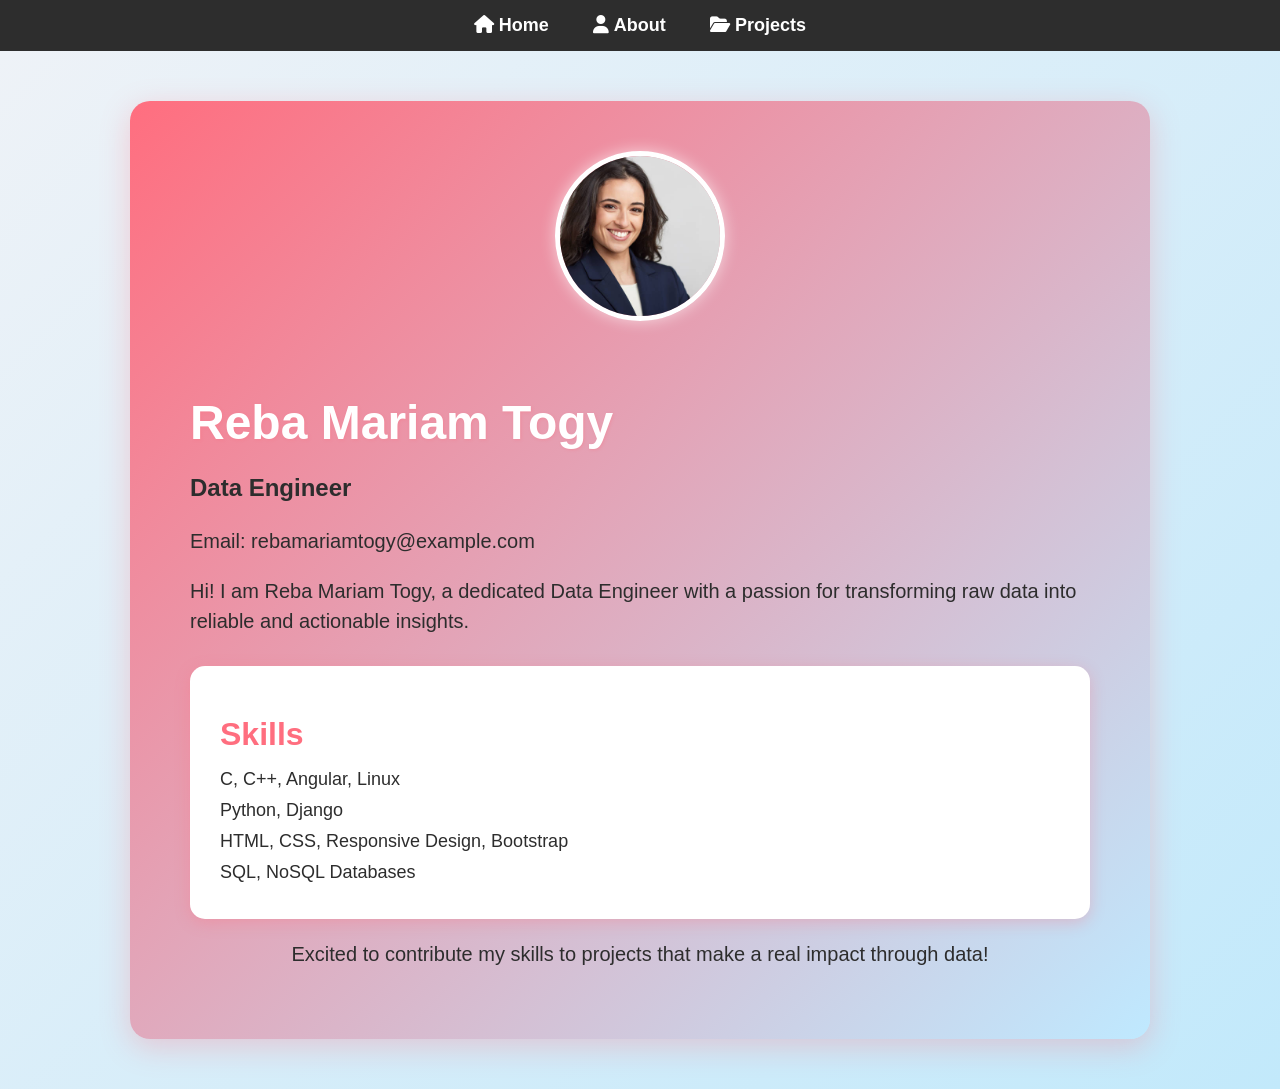
==== index.html @ bd6485a7 "first commit" ====
<!DOCTYPE html>
<html lang="en">
<head>
    <meta charset="UTF-8" />
    <meta name="viewport" content="width=device-width, initial-scale=1" />
    <title>Home - Reba Mariam Togy Portfolio</title>
    <link rel="stylesheet" href="style.css" />
    <link rel="stylesheet" href="https://cdnjs.cloudflare.com/ajax/libs/font-awesome/6.4.0/css/all.min.css" />
</head>
<body class="home">
    <nav>
        <a href="index.html"><i class="fas fa-home"></i> Home</a>
        <a href="about.html"><i class="fas fa-user"></i> About</a>
        <a href="projects.html"><i class="fas fa-folder-open"></i> Projects</a>

    </nav>

    <div class="container">
        <div class="profile-card">
            <img src="dp.jpg" alt="Profile Photo" class="profile-img" />
            <section class="intro-section">
                <h1>Reba Mariam Togy</h1>
                <p class="title">Data Engineer</p>
                <p>Email: rebamariamtogy@example.com</p>
                <p>Hi! I am Reba Mariam Togy, a dedicated Data Engineer with a passion for transforming raw data into reliable and actionable insights.</p>
            </section>
            <section class="skills-section">
                <h3>Skills</h3>
                <ul style="list-style-type:none; padding:0;">
                    <li>C, C++, Angular, Linux</li>
                    <li>Python, Django</li>
                    <li>HTML, CSS, Responsive Design, Bootstrap</li>
                    <li>SQL, NoSQL Databases</li>
                </ul>
            </section>
            <p>Excited to contribute my skills to projects that make a real impact through data!</p>
        </div>
    </div>
</body>
</html>
---- style.css ----
body {
    font-family: 'Segoe UI', Tahoma, Geneva, Verdana, sans-serif;
    margin: 0;
    padding: 0;
    background-color: #f0f2f5;
    color: #2d2d2d;
}

nav {
    background-color:#2d2d2d ;
    padding: 15px;
    text-align: center;
    box-shadow: 0 2px 4px rgba(0,0,0,0.1);
}

nav a {
    color : #ffffff;
    text-decoration: none;
    margin: 0 20px;
    font-size: 18px;
    font-weight: 600;
    transition: color 0.3s ease;
}

nav a:hover {
    color:#ff6e7f ;
    text-decoration: none;
}

.container {
    display: flex;
    justify-content: center;
    align-items: center;
    padding: 50px 20px;
    flex-direction: column;
    min-height: 80vh;
    transition: background-color 0.5s ease;
}

body.home .container,
body.about .container,
body.projects .container {
    background: linear-gradient(135deg, #ff6e7f 0%, #bfe9ff 100%);
}



.profile-card, .content-box {
    background: #ffffff;
    padding: 40px;
    border-radius: 12px;
    text-align: center;
    width: 90%;
    max-width: 900px;
    box-shadow: 0 4px 15px rgba(255, 110, 127, 0.3);
    transition: transform 0.3s ease;
    color: #ff6e7f;
}

body.home .profile-card,
body.about .profile-card,
body.projects .profile-card {
    background: linear-gradient(135deg, #ff6e7f 0%, #bfe9ff 100%);
    color: #2d2d2d;
    box-shadow: 0 8px 30px rgba(255, 110, 127, 0.3);
    padding: 50px 60px;
    border-radius: 20px;
}

.profile-card:hover, .content-box:hover {
    transform: translateY(-10px);
    box-shadow: 0 8px 25px rgba(255, 110, 127, 0.3);
}

body.home .profile-card h1 {
    color: #ffffff;
}
body.home .profile-card p,
body.home .profile-card ul li {
    color: #2d2d2d;
}

body.home .profile-card h3 {
   color:  #ff6e7f;
}

body.home .profile-card ul {
    padding-left: 0;
    list-style-type: none;
}

body.home .profile-card ul li {
    font-size: 18px;
    margin-bottom: 10px;
}

body.home .profile-card p {
    font-size: 20px;
    line-height: 1.5;
    margin-top: 20px;
}

body.home .profile-card h3 {
    margin-top: 30px;
    margin-bottom: 15px;
}

body.home .profile-card .title {
    font-size: 24px;
    font-weight: 700;
    margin-bottom: 10px;
    color: #2d2d2d;
}

body.home .profile-card .profile-img {
    border: 5px solid #fff;
    width: 160px;
    height: 160px;
    margin-bottom: 30px;
    box-shadow: 0 0 15px rgba(255, 255, 255, 0.6);
    transition: transform 0.3s ease;
}

body.home .profile-card .profile-img:hover {
    transform: scale(1.1);
}

.profile-img {
    width: 140px;
    height: 140px;
    border-radius: 50%;
    object-fit: cover;
    margin-bottom: 25px;
    border: 4px solid #ff6e7f;
}

.title {
    color: #2d2d2d;
    font-size: 22px;
    font-weight: 700;
    margin-bottom: 10px;
}
.container {
    transition: background-color 0.5s ease;
}

body.home .container {
    background: linear-gradient(135deg, #eef2f7 0%, #c2e9fb 100%);
}

body.about .container {
    background: linear-gradient(135deg, #eef2f7 0%, #c2e9fb 100%);
}

body.projects .container {
    background: linear-gradient(135deg, #eef2f7 0%, #c2e9fb 100%);
}




h1  {
    font-family: 'Segoe UI', Tahoma, Geneva, Verdana, sans-serif;
    color: #ffffff;
    margin-bottom: 20px;
}

h3  {
    font-family: 'Segoe UI', Tahoma, Geneva, Verdana, sans-serif;
    color: #2d2d2d;
    margin-bottom: 20px;
}

ul li {
    margin-bottom: 10px;
    font-size: 18px;
    cursor: default;
    transition: color 0.3s ease;
    color: #2d2d2d;
}

ul li:hover {
    color: #ff6e7f;
}

p {
    font-size: 18px;
    line-height: 1.6;
    margin-bottom: 20px;
    color: #2d2d2d;
}

.intro-section {
    margin-bottom: 30px;
    text-align: left;
    color: #2d2d2d;
}

.intro-section h1 {
    font-size: 3rem;
    font-weight: 900;
    margin-bottom: 10px;
    color: #ffffff;
    text-shadow: 1px 1px 3px rgba(255, 110, 127, 0.3);
}

.intro-section .title {
    font-size: 1.5rem;
    font-weight: 700;
    color: #2d2d2d;
    margin-bottom: 15px;
}

.intro-section p {
    font-size: 1.2rem;
    line-height: 1.6;
    color: #2d2d2d;
}

.skills-section {
    background: #ffffff;
    padding: 20px 30px;
    border-radius: 15px;
    box-shadow: 0 4px 15px rgba(255, 110, 127, 0.3);
    text-align: left;
    color: #2d2d2d;
}

.skills-section h3 {
    font-size: 2rem;
    color: #ff6e7f;
    margin-bottom: 20px;
    font-weight: 800;
}

.skills-section ul {
    list-style-type: disc;
    padding-left: 20px;
}

.skills-section ul li {
    font-size: 1.1rem;
    margin-bottom: 10px;
    color: #2d2d2d;
}
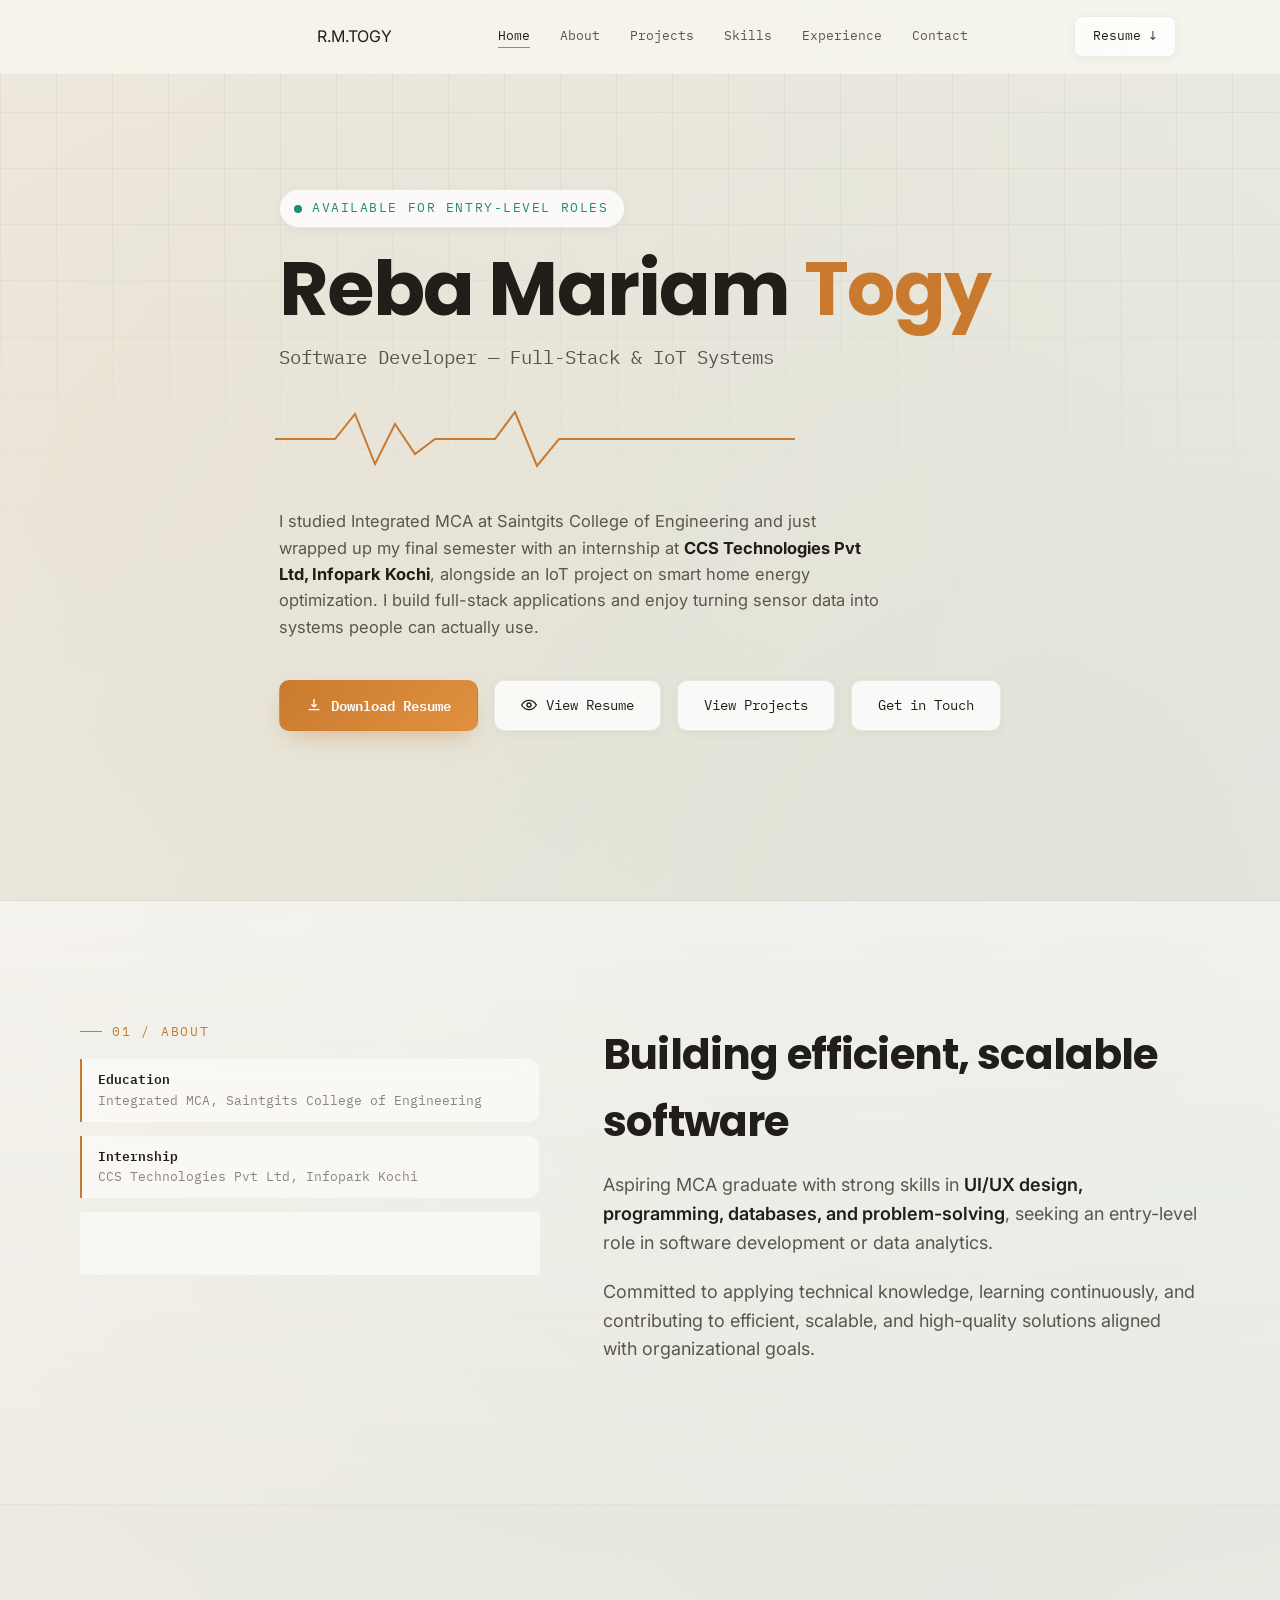
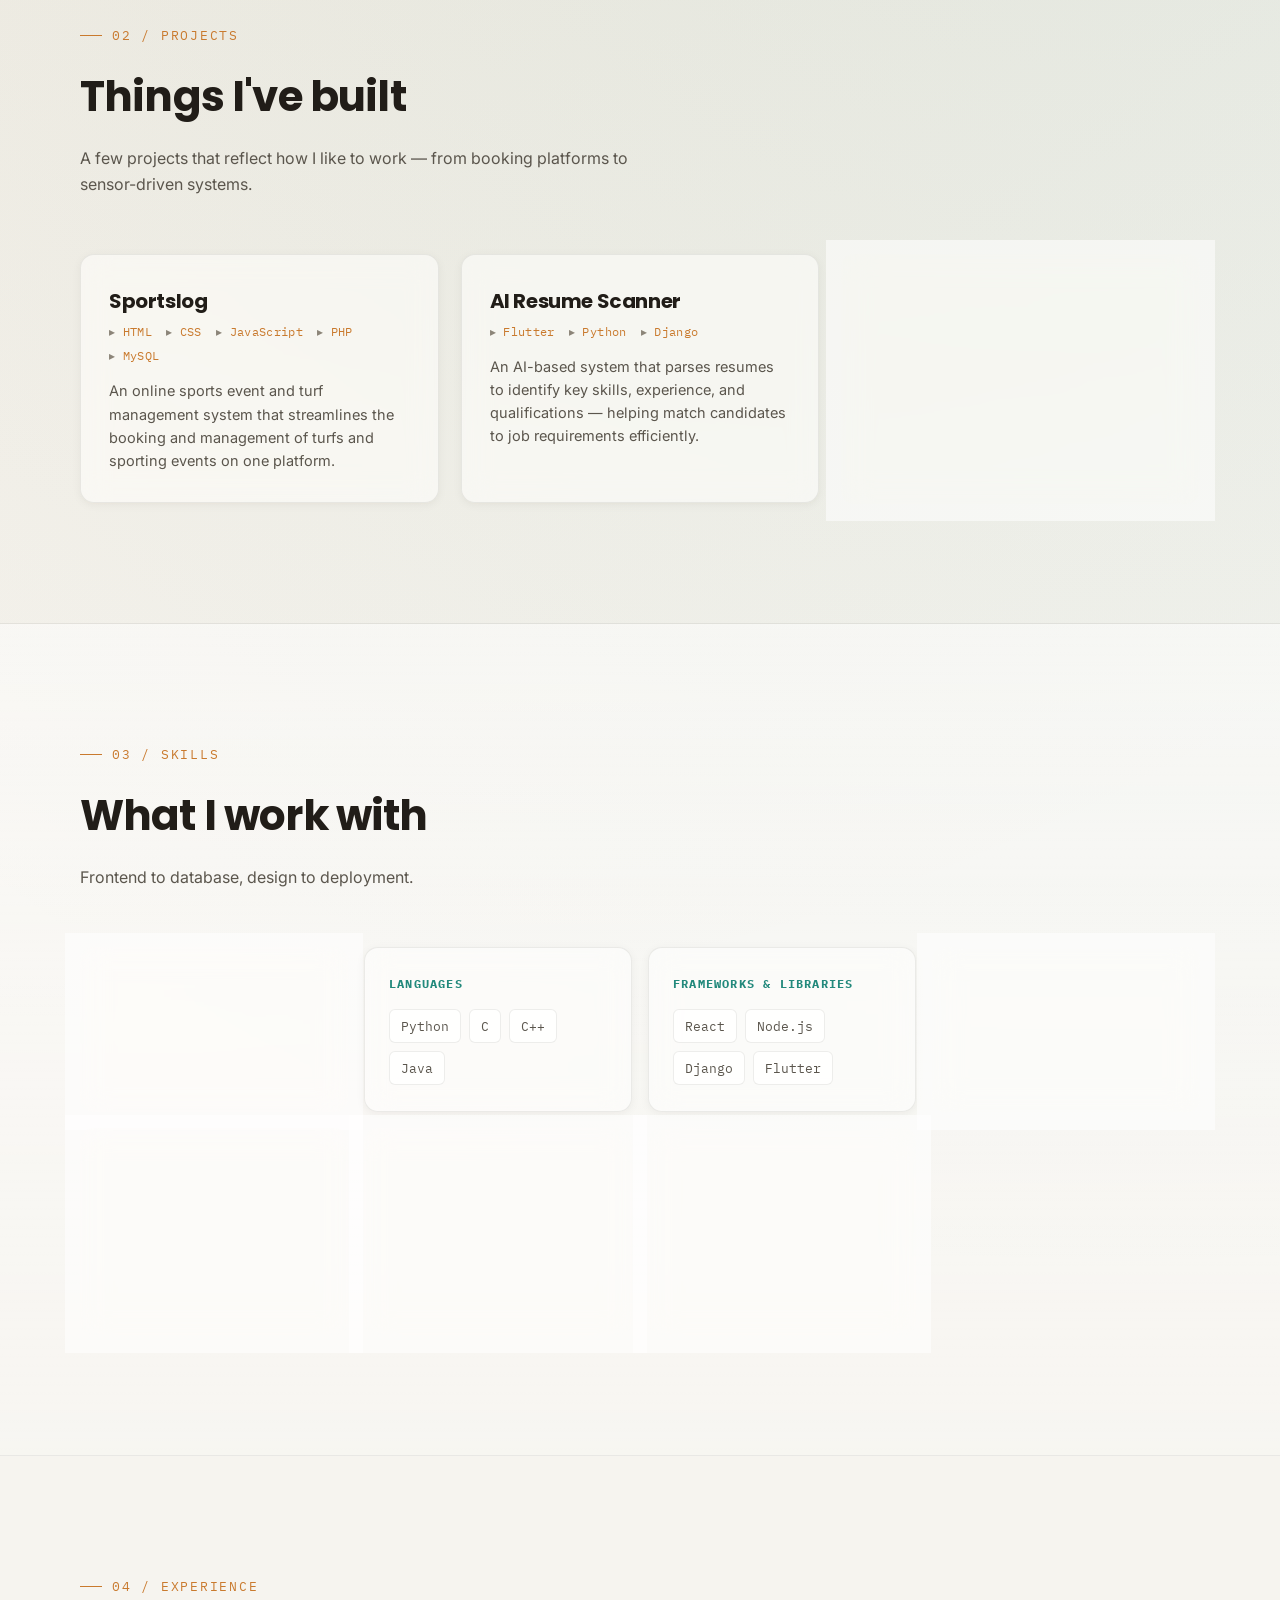
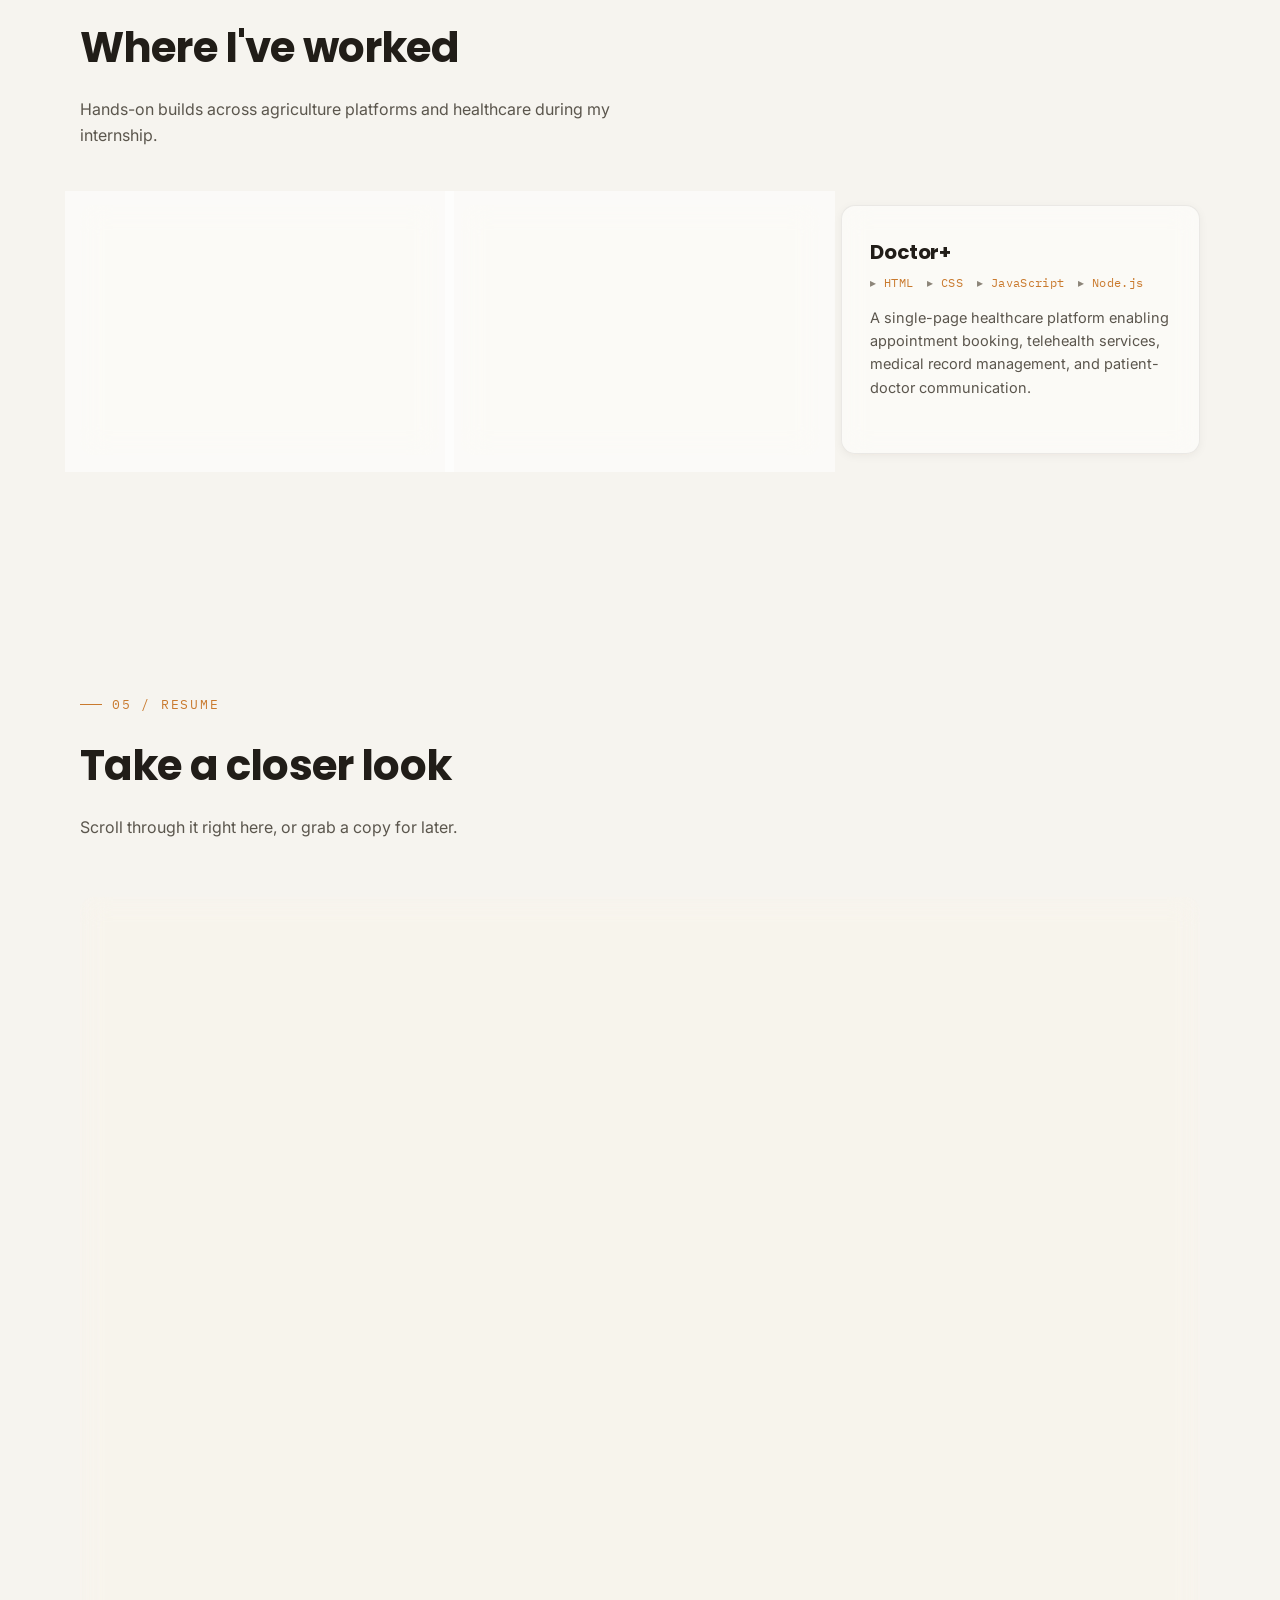
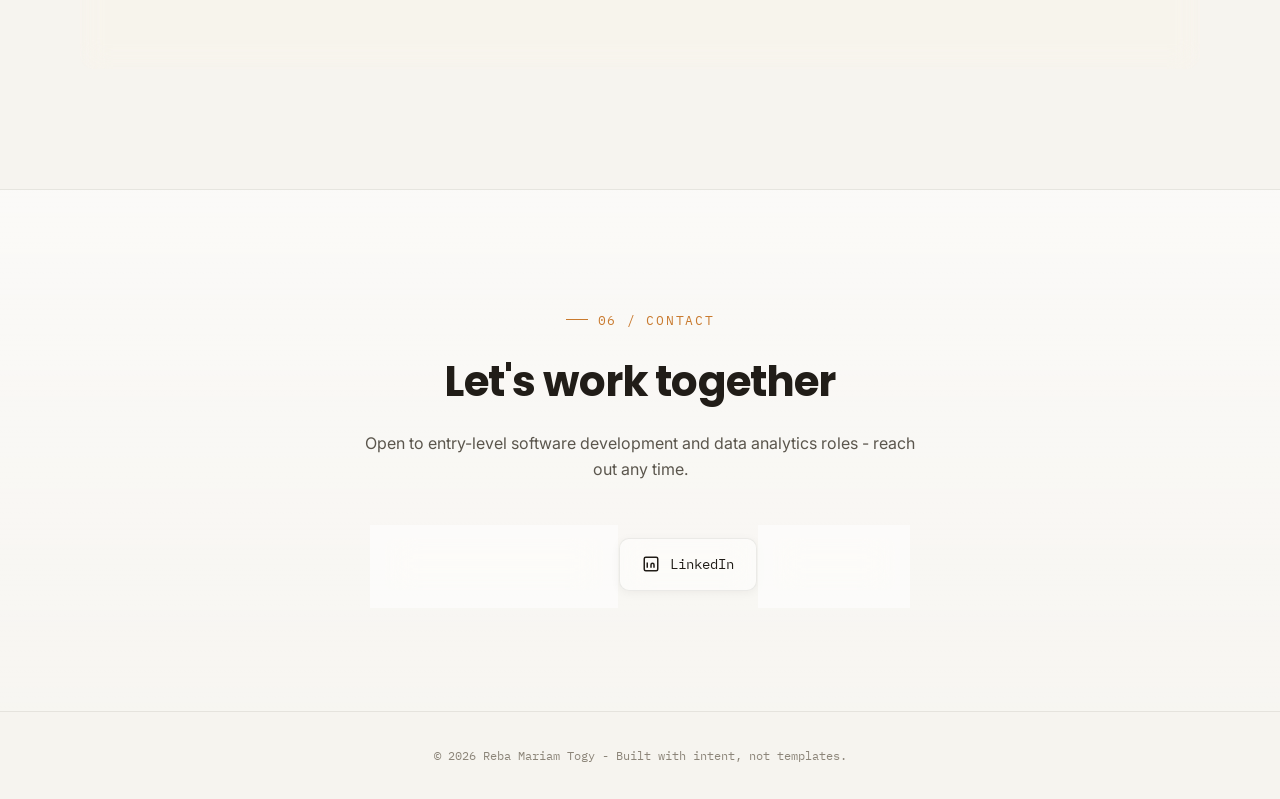
==== commit 57cfff47: "first commit" ====
--- a/index.html
+++ b/index.html
@@ -1,40 +1,1359 @@
-<!DOCTYPE html>
+<!doctype html>
 <html lang="en">
-<head>
+  <head>
     <meta charset="UTF-8" />
-    <meta name="viewport" content="width=device-width, initial-scale=1" />
-    <title>Home - Reba Mariam Togy Portfolio</title>
-    <link rel="stylesheet" href="style.css" />
-    <link rel="stylesheet" href="https://cdnjs.cloudflare.com/ajax/libs/font-awesome/6.4.0/css/all.min.css" />
-</head>
-<body class="home">
-    <nav>
-        <a href="index.html"><i class="fas fa-home"></i> Home</a>
-        <a href="about.html"><i class="fas fa-user"></i> About</a>
-        <a href="projects.html"><i class="fas fa-folder-open"></i> Projects</a>
-
-    </nav>
-
-    <div class="container">
-        <div class="profile-card">
-            <img src="dp.jpg" alt="Profile Photo" class="profile-img" />
-            <section class="intro-section">
-                <h1>Reba Mariam Togy</h1>
-                <p class="title">Data Engineer</p>
-                <p>Email: rebamariamtogy@example.com</p>
-                <p>Hi! I am Reba Mariam Togy, a dedicated Data Engineer with a passion for transforming raw data into reliable and actionable insights.</p>
-            </section>
-            <section class="skills-section">
-                <h3>Skills</h3>
-                <ul style="list-style-type:none; padding:0;">
-                    <li>C, C++, Angular, Linux</li>
-                    <li>Python, Django</li>
-                    <li>HTML, CSS, Responsive Design, Bootstrap</li>
-                    <li>SQL, NoSQL Databases</li>
-                </ul>
-            </section>
-            <p>Excited to contribute my skills to projects that make a real impact through data!</p>
+    <meta name="viewport" content="width=device-width, initial-scale=1.0" />
+    <title>Reba Mariam Togy - Software Developer</title>
+    <meta
+      name="description"
+      content="Portfolio of Reba Mariam Togy, software developer specializing in full-stack development and IoT-based systems."
+    />
+    <link rel="preconnect" href="https://fonts.googleapis.com" />
+    <link rel="preconnect" href="https://fonts.gstatic.com" crossorigin />
+    <link
+      href="https://fonts.googleapis.com/css2?family=Poppins:wght@400;500;600;700;800&family=Inter:wght@400;500;600&family=IBM+Plex+Mono:wght@400;500;600&display=swap"
+      rel="stylesheet"
+    />
+    <style>
+      :root {
+        --bg: #f6f4ef;
+        --bg-soft: #fbfaf7;
+        --surface: rgba(255, 255, 255, 0.55);
+        --surface-2: rgba(255, 255, 255, 0.78);
+        --glass-border: rgba(31, 27, 22, 0.08);
+        --line: rgba(31, 27, 22, 0.1);
+        --text: #211d18;
+        --text-dim: #5b564d;
+        --text-faint: #8c8579;
+        --copper: #c97a2e;
+        --copper-hi: #e0913f;
+        --teal: #22897c;
+        --radius: 14px;
+        --max: 1120px;
+        --display: "Poppins", sans-serif;
+        --body: "Inter", sans-serif;
+        --mono: "IBM Plex Mono", monospace;
+        --shadow-sm: 0 2px 10px rgba(31, 27, 22, 0.05);
+        --shadow-md: 0 12px 32px -12px rgba(31, 27, 22, 0.16);
+        --shadow-lg: 0 24px 60px -20px rgba(31, 27, 22, 0.22);
+      }
+      * {
+        margin: 0;
+        padding: 0;
+        box-sizing: border-box;
+      }
+      html {
+        scroll-behavior: smooth;
+      }
+      @media (prefers-reduced-motion: reduce) {
+        html {
+          scroll-behavior: auto;
+        }
+        * {
+          animation-duration: 0.01ms !important;
+          animation-iteration-count: 1 !important;
+          transition-duration: 0.01ms !important;
+        }
+      }
+      body {
+        background:
+          radial-gradient(
+            circle at 12% 8%,
+            rgba(201, 122, 46, 0.1),
+            transparent 42%
+          ),
+          radial-gradient(
+            circle at 88% 18%,
+            rgba(34, 137, 124, 0.1),
+            transparent 40%
+          ),
+          var(--bg);
+        color: var(--text);
+        font-family: var(--body);
+        line-height: 1.6;
+        -webkit-font-smoothing: antialiased;
+        overflow-x: hidden;
+        scroll-padding-top: 90px;
+      }
+      a {
+        color: inherit;
+        text-decoration: none;
+      }
+      img {
+        max-width: 100%;
+        display: block;
+      }
+      section {
+        padding: 120px 24px;
+        scroll-margin-top: 88px;
+      }
+      .wrap {
+        max-width: var(--max);
+        margin: 0 auto;
+      }
+      .eyebrow {
+        font-family: var(--mono);
+        font-size: 12.5px;
+        letter-spacing: 0.14em;
+        text-transform: uppercase;
+        color: var(--copper);
+        display: flex;
+        align-items: center;
+        gap: 10px;
+        margin-bottom: 18px;
+      }
+      .eyebrow::before {
+        content: "";
+        width: 22px;
+        height: 1px;
+        background: var(--copper);
+        display: inline-block;
+      }
+      h1,
+      h2,
+      h3 {
+        font-family: var(--display);
+        font-weight: 700;
+        letter-spacing: -0.02em;
+      }
+      .section-title {
+        font-size: clamp(28px, 3.6vw, 42px);
+        margin-bottom: 16px;
+        color: var(--text);
+      }
+      .section-sub {
+        color: var(--text-dim);
+        font-size: 16px;
+        max-width: 560px;
+        margin-bottom: 56px;
+      }
+      ::selection {
+        background: var(--copper);
+        color: #fff;
+      }
+
+      /* focus visibility */
+      a:focus-visible,
+      button:focus-visible {
+        outline: 2px solid var(--teal);
+        outline-offset: 3px;
+        border-radius: 4px;
+      }
+
+      /* ---------- NAV ---------- */
+      header {
+        position: fixed;
+        top: 0;
+        left: 0;
+        right: 0;
+        z-index: 100;
+        background: rgba(251, 250, 247, 0.62);
+        backdrop-filter: blur(16px) saturate(160%);
+        -webkit-backdrop-filter: blur(16px) saturate(160%);
+        border-bottom: 1px solid transparent;
+        transition:
+          border-color 0.3s ease,
+          background 0.3s ease,
+          box-shadow 0.3s ease;
+      }
+      header.scrolled {
+        border-bottom-color: var(--glass-border);
+        box-shadow: var(--shadow-sm);
+      }
+      nav.wrap {
+        display: flex;
+        align-items: center;
+        justify-content: space-between;
+        padding-top: 16px;
+        padding-bottom: 16px;
+        max-width: var(--max);
+        margin: 0 auto;
+        padding-left: 24px;
+        padding-right: 24px;
+      }
+      .logo {
+        font-family: var(--mono);
+        font-size: 15px;
+        font-weight: 600;
+        color: var(--text);
+        display: flex;
+        align-items: center;
+        gap: 8px;
+        cursor: pointer;
+        background: none;
+        border: none;
+      }
+      .logo .dot {
+        width: 7px;
+        height: 7px;
+        border-radius: 50%;
+        background: var(--copper);
+        box-shadow: 0 0 8px 1px rgba(201, 122, 46, 0.55);
+      }
+      .nav-links {
+        display: flex;
+        gap: 30px;
+        list-style: none;
+        font-family: var(--mono);
+        font-size: 13px;
+      }
+      .nav-links a {
+        color: var(--text-dim);
+        position: relative;
+        padding-bottom: 4px;
+        transition: color 0.2s ease;
+        background: none;
+        border: none;
+        font-family: var(--mono);
+        font-size: 13px;
+        cursor: pointer;
+      }
+      .nav-links a::after {
+        content: "";
+        position: absolute;
+        left: 0;
+        bottom: 0;
+        width: 0;
+        height: 1px;
+        background: var(--copper);
+        transition: width 0.25s ease;
+      }
+      .nav-links a:hover,
+      .nav-links a.active {
+        color: var(--text);
+      }
+      .nav-links a:hover::after,
+      .nav-links a.active::after {
+        width: 100%;
+      }
+      .nav-cta {
+        font-family: var(--mono);
+        font-size: 13px;
+        border: 1px solid var(--glass-border);
+        background: var(--surface-2);
+        padding: 9px 18px;
+        border-radius: 8px;
+        color: var(--text);
+        transition:
+          border-color 0.2s ease,
+          background 0.2s ease,
+          transform 0.2s ease,
+          box-shadow 0.2s ease;
+        box-shadow: var(--shadow-sm);
+      }
+      .nav-cta:hover {
+        border-color: var(--copper);
+        color: var(--copper);
+        transform: translateY(-1px);
+        box-shadow: var(--shadow-md);
+      }
+      .menu-btn {
+        display: none;
+        background: none;
+        border: none;
+        cursor: pointer;
+        flex-direction: column;
+        gap: 5px;
+        padding: 6px;
+      }
+      .menu-btn span {
+        width: 22px;
+        height: 1.5px;
+        background: var(--text);
+        display: block;
+      }
+      .mobile-panel {
+        display: none;
+        position: fixed;
+        top: 64px;
+        left: 16px;
+        right: 16px;
+        background: rgba(251, 250, 247, 0.85);
+        backdrop-filter: blur(18px) saturate(160%);
+        -webkit-backdrop-filter: blur(18px) saturate(160%);
+        border: 1px solid var(--glass-border);
+        border-radius: 16px;
+        flex-direction: column;
+        padding: 18px 22px 22px;
+        gap: 16px;
+        font-family: var(--mono);
+        font-size: 14px;
+        z-index: 99;
+        box-shadow: var(--shadow-lg);
+      }
+      .mobile-panel.open {
+        display: flex;
+      }
+      .mobile-panel a,
+      .mobile-panel button {
+        color: var(--text-dim);
+        background: none;
+        border: none;
+        text-align: left;
+        font-family: var(--mono);
+        font-size: 14px;
+        cursor: pointer;
+        padding: 2px 0;
+      }
+      .mobile-panel a:hover,
+      .mobile-panel button:hover {
+        color: var(--copper);
+      }
+
+      @media (max-width: 860px) {
+        .nav-links,
+        .nav-cta {
+          display: none;
+        }
+        .menu-btn {
+          display: flex;
+        }
+      }
+
+      /* ---------- HERO ---------- */
+      .hero {
+        min-height: 100vh;
+        display: flex;
+        align-items: center;
+        padding-top: 140px;
+        position: relative;
+      }
+      .hero-grid {
+        position: absolute;
+        inset: 0;
+        background-image:
+          linear-gradient(var(--line) 1px, transparent 1px),
+          linear-gradient(90deg, var(--line) 1px, transparent 1px);
+        background-size: 56px 56px;
+        opacity: 0.5;
+        mask-image: linear-gradient(to bottom, black, transparent 70%);
+        pointer-events: none;
+      }
+      .hero .wrap {
+        position: relative;
+        z-index: 1;
+      }
+      .hero-eyebrow {
+        font-family: var(--mono);
+        font-size: 13px;
+        letter-spacing: 0.12em;
+        color: var(--teal);
+        text-transform: uppercase;
+        margin-bottom: 22px;
+        display: flex;
+        align-items: center;
+        gap: 10px;
+        background: var(--surface-2);
+        border: 1px solid var(--glass-border);
+        width: fit-content;
+        padding: 8px 16px 8px 14px;
+        border-radius: 999px;
+        box-shadow: var(--shadow-sm);
+      }
+      .pulse-dot {
+        width: 8px;
+        height: 8px;
+        border-radius: 50%;
+        background: var(--teal);
+        box-shadow: 0 0 0 0 rgba(34, 137, 124, 0.6);
+        animation: pulse 2.2s infinite;
+      }
+      @keyframes pulse {
+        0% {
+          box-shadow: 0 0 0 0 rgba(34, 137, 124, 0.55);
+        }
+        70% {
+          box-shadow: 0 0 0 9px rgba(34, 137, 124, 0);
+        }
+        100% {
+          box-shadow: 0 0 0 0 rgba(34, 137, 124, 0);
+        }
+      }
+      .hero h1 {
+        font-size: clamp(40px, 7vw, 76px);
+        line-height: 1.02;
+        margin-bottom: 14px;
+      }
+      .hero h1 .last {
+        color: var(--copper);
+      }
+      .hero .role {
+        font-family: var(--mono);
+        font-size: clamp(15px, 2vw, 19px);
+        color: var(--text-dim);
+        margin-bottom: 32px;
+      }
+      .waveform {
+        display: block;
+        margin: 6px 0 34px -4px;
+        width: min(520px, 90%);
+        height: auto;
+      }
+      .waveform path {
+        fill: none;
+        stroke: var(--copper);
+        stroke-width: 2;
+        stroke-linecap: round;
+        stroke-dasharray: 900;
+        stroke-dashoffset: 900;
+        animation: draw 2.4s ease forwards 0.3s;
+      }
+      @keyframes draw {
+        to {
+          stroke-dashoffset: 0;
+        }
+      }
+      .hero-intro {
+        max-width: 600px;
+        color: var(--text-dim);
+        font-size: 16.5px;
+        margin-bottom: 40px;
+      }
+      .hero-actions {
+        display: flex;
+        gap: 16px;
+        flex-wrap: wrap;
+      }
+      .btn {
+        font-family: var(--mono);
+        font-size: 14px;
+        padding: 13px 26px;
+        border-radius: 10px;
+        display: inline-flex;
+        align-items: center;
+        gap: 9px;
+        transition:
+          transform 0.18s ease,
+          background 0.2s ease,
+          border-color 0.2s ease,
+          box-shadow 0.2s ease,
+          color 0.2s ease;
+        cursor: pointer;
+        border: 1px solid transparent;
+      }
+      .btn-primary {
+        background: linear-gradient(135deg, var(--copper), var(--copper-hi));
+        color: #fff;
+        font-weight: 600;
+        box-shadow: 0 10px 26px -10px rgba(201, 122, 46, 0.55);
+      }
+      .btn-primary:hover {
+        transform: translateY(-2px) scale(1.03);
+        box-shadow: 0 16px 34px -10px rgba(201, 122, 46, 0.65);
+      }
+      .btn-ghost {
+        border: 1px solid var(--glass-border);
+        background: var(--surface-2);
+        color: var(--text);
+        box-shadow: var(--shadow-sm);
+      }
+      .btn-ghost:hover {
+        border-color: var(--teal);
+        color: var(--teal);
+        transform: translateY(-2px);
+        box-shadow: var(--shadow-md);
+      }
+      .btn svg {
+        width: 16px;
+        height: 16px;
+      }
+
+      .btn-resume {
+        position: relative;
+      }
+      .btn-primary.btn-resume:hover {
+        transform: translateY(-2px) scale(1.045);
+        box-shadow:
+          0 18px 38px -10px rgba(201, 122, 46, 0.6),
+          0 0 0 3px rgba(201, 122, 46, 0.15);
+      }
+      .btn-ghost.btn-resume:hover {
+        transform: translateY(-2px) scale(1.045);
+        box-shadow:
+          0 16px 32px -12px rgba(34, 137, 124, 0.4),
+          0 0 0 3px rgba(34, 137, 124, 0.12);
+      }
+      @media (max-width: 480px) {
+        .hero-actions {
+          flex-direction: column;
+          align-items: stretch;
+        }
+        .hero-actions .btn {
+          justify-content: center;
+          width: 100%;
+        }
+      }
+
+      /* ---------- REVEAL ---------- */
+      .reveal {
+        opacity: 0;
+        transform: translateY(22px);
+        transition:
+          opacity 0.7s ease,
+          transform 0.7s ease;
+      }
+      .reveal.in {
+        opacity: 1;
+        transform: translateY(0);
+      }
+
+      /* ---------- ABOUT ---------- */
+      #about {
+        background: linear-gradient(
+          180deg,
+          rgba(255, 255, 255, 0.5),
+          rgba(255, 255, 255, 0.15)
+        );
+        border-top: 1px solid var(--glass-border);
+        border-bottom: 1px solid var(--glass-border);
+      }
+      .about-grid {
+        display: grid;
+        grid-template-columns: 1fr 1.3fr;
+        gap: 64px;
+        align-items: start;
+      }
+      .about-fact {
+        font-family: var(--mono);
+        font-size: 13px;
+        color: var(--text-faint);
+        border-left: 2px solid var(--copper);
+        padding: 10px 0 10px 16px;
+        margin-bottom: 14px;
+        background: var(--surface);
+        border-radius: 0 10px 10px 0;
+        backdrop-filter: blur(10px);
+      }
+      .about-fact b {
+        color: var(--text);
+        font-weight: 600;
+      }
+      .about-text p {
+        font-size: 18px;
+        color: var(--text-dim);
+        margin-bottom: 20px;
+      }
+      .about-text strong {
+        color: var(--text);
+        font-weight: 600;
+      }
+      @media (max-width: 760px) {
+        .about-grid {
+          grid-template-columns: 1fr;
+          gap: 32px;
+        }
+      }
+
+      /* ---------- SKILLS ---------- */
+      .skills-grid {
+        display: grid;
+        grid-template-columns: repeat(auto-fit, minmax(230px, 1fr));
+        gap: 16px;
+      }
+      .skill-cat {
+        background: var(--surface);
+        backdrop-filter: blur(14px) saturate(160%);
+        -webkit-backdrop-filter: blur(14px) saturate(160%);
+        border: 1px solid var(--glass-border);
+        border-radius: var(--radius);
+        padding: 26px 24px;
+        box-shadow: var(--shadow-sm);
+        transition:
+          transform 0.25s ease,
+          box-shadow 0.25s ease,
+          border-color 0.25s ease;
+      }
+      .skill-cat:hover {
+        transform: translateY(-4px);
+        box-shadow: var(--shadow-md);
+        border-color: rgba(201, 122, 46, 0.35);
+      }
+      .skill-cat h4 {
+        font-family: var(--mono);
+        font-size: 12px;
+        letter-spacing: 0.1em;
+        text-transform: uppercase;
+        color: var(--teal);
+        margin-bottom: 16px;
+      }
+      .chip-row {
+        display: flex;
+        flex-wrap: wrap;
+        gap: 8px;
+      }
+      .chip {
+        font-family: var(--mono);
+        font-size: 12.5px;
+        color: var(--text-dim);
+        background: var(--surface-2);
+        border: 1px solid var(--glass-border);
+        padding: 6px 11px;
+        border-radius: 6px;
+        transition:
+          border-color 0.2s ease,
+          color 0.2s ease,
+          transform 0.2s ease;
+      }
+      .chip:hover {
+        border-color: var(--copper);
+        color: var(--copper);
+        transform: translateY(-1px);
+      }
+
+      /* ---------- CARDS (projects & experience) ---------- */
+      .card-grid {
+        display: grid;
+        grid-template-columns: repeat(auto-fit, minmax(320px, 1fr));
+        gap: 22px;
+      }
+      .card {
+        background: var(--surface);
+        backdrop-filter: blur(14px) saturate(160%);
+        -webkit-backdrop-filter: blur(14px) saturate(160%);
+        border: 1px solid var(--glass-border);
+        border-radius: var(--radius);
+        padding: 30px 28px;
+        transition:
+          transform 0.25s ease,
+          border-color 0.25s ease,
+          background 0.25s ease,
+          box-shadow 0.25s ease;
+        position: relative;
+        overflow: hidden;
+        box-shadow: var(--shadow-sm);
+      }
+      .card::before {
+        content: "";
+        position: absolute;
+        top: 0;
+        left: 0;
+        right: 0;
+        height: 2px;
+        background: linear-gradient(90deg, var(--copper), transparent);
+        opacity: 0;
+        transition: opacity 0.25s ease;
+      }
+      .card:hover {
+        transform: translateY(-6px);
+        border-color: rgba(201, 122, 46, 0.3);
+        background: var(--surface-2);
+        box-shadow: var(--shadow-md);
+      }
+      .card:hover::before {
+        opacity: 1;
+      }
+      .card h3 {
+        font-size: 20px;
+        margin-bottom: 6px;
+        color: var(--text);
+      }
+      .card .stack {
+        font-family: var(--mono);
+        font-size: 11.5px;
+        color: var(--copper);
+        letter-spacing: 0.03em;
+        margin-bottom: 14px;
+        display: flex;
+        flex-wrap: wrap;
+        gap: 6px 14px;
+      }
+      .card p.desc {
+        color: var(--text-dim);
+        font-size: 14.5px;
+      }
+      .stack span {
+        white-space: nowrap;
+      }
+      .stack span::before {
+        content: "▸ ";
+        color: var(--text-faint);
+      }
+
+      /* ---------- RESUME EMBED ---------- */
+      .resume-frame {
+        border: 1px solid var(--glass-border);
+        border-radius: var(--radius);
+        overflow: hidden;
+        background: var(--surface);
+        backdrop-filter: blur(14px) saturate(160%);
+        -webkit-backdrop-filter: blur(14px) saturate(160%);
+        box-shadow: var(--shadow-md);
+      }
+      .resume-frame-bar {
+        display: flex;
+        align-items: center;
+        justify-content: space-between;
+        gap: 12px;
+        flex-wrap: wrap;
+        padding: 14px 22px;
+        border-bottom: 1px solid var(--glass-border);
+        background: var(--surface-2);
+      }
+      .resume-frame-label {
+        display: flex;
+        align-items: center;
+        gap: 9px;
+        font-family: var(--mono);
+        font-size: 13px;
+        color: var(--text-dim);
+      }
+      .resume-frame-label svg {
+        width: 16px;
+        height: 16px;
+        flex-shrink: 0;
+        color: var(--copper);
+      }
+      .resume-frame-actions {
+        display: flex;
+        gap: 18px;
+      }
+      .resume-frame-actions a {
+        font-family: var(--mono);
+        font-size: 12.5px;
+        color: var(--text-dim);
+        border-bottom: 1px solid transparent;
+        transition:
+          color 0.2s ease,
+          border-color 0.2s ease;
+      }
+      .resume-frame-actions a:hover {
+        color: var(--teal);
+        border-color: var(--teal);
+      }
+      .resume-frame iframe {
+        display: block;
+        width: 100%;
+        height: 80vh;
+        max-height: 900px;
+        border: none;
+        background: #fff;
+      }
+      .resume-fallback {
+        padding: 48px 24px;
+        text-align: center;
+        color: var(--text-dim);
+      }
+      .resume-fallback a {
+        color: var(--copper);
+        font-weight: 600;
+      }
+      @media (max-width: 600px) {
+        .resume-frame iframe {
+          height: 65vh;
+        }
+      }
+
+      /* ---------- CONTACT ---------- */
+      #contact {
+        background: linear-gradient(
+          180deg,
+          rgba(255, 255, 255, 0.55),
+          rgba(255, 255, 255, 0.15)
+        );
+        border-top: 1px solid var(--glass-border);
+        text-align: center;
+      }
+      #contact .wrap {
+        max-width: 680px;
+      }
+      .contact-links {
+        display: flex;
+        justify-content: center;
+        gap: 16px;
+        flex-wrap: wrap;
+        margin-top: 40px;
+      }
+      .contact-link {
+        display: flex;
+        align-items: center;
+        gap: 10px;
+        border: 1px solid var(--glass-border);
+        background: var(--surface);
+        backdrop-filter: blur(14px) saturate(160%);
+        -webkit-backdrop-filter: blur(14px) saturate(160%);
+        padding: 14px 22px;
+        border-radius: 10px;
+        font-family: var(--mono);
+        font-size: 14px;
+        transition:
+          border-color 0.2s ease,
+          transform 0.2s ease,
+          color 0.2s ease,
+          box-shadow 0.2s ease;
+        box-shadow: var(--shadow-sm);
+      }
+      .contact-link:hover {
+        border-color: var(--teal);
+        color: var(--teal);
+        transform: translateY(-3px);
+        box-shadow: var(--shadow-md);
+      }
+      .contact-link svg {
+        width: 18px;
+        height: 18px;
+      }
+
+      footer {
+        padding: 34px 24px;
+        text-align: center;
+        font-family: var(--mono);
+        font-size: 12px;
+        color: var(--text-faint);
+        border-top: 1px solid var(--glass-border);
+      }
+    </style>
+  </head>
+  <body>
+    <header id="site-header">
+      <nav class="wrap">
+      <a href="#home" class="logo"></a>
+          <span class="dot"></span>R.M.TOGY
+        </button>
+        <ul class="nav-links">
+          <li><a href="#home" class="navlink">Home</a></li>
+          <li>
+            <a href="#about" class="navlink">About</a>
+          </li>
+          <li>
+            <a href="#projects" class="navlink">Projects</a>
+          </li>
+          <li>
+            <a href="#skills" class="navlink">Skills</a>
+          </li>
+          <li>
+            <a href="#experience" class="navlink">Experience</a>
+          </li>
+          <li>
+            <a href="#contact" class="navlink">Contact</a>
+          </li>
+        </ul>
+        <a
+          href="./Reba_Mariam_Togy_Resume.pdf"
+          download="Reba_Mariam_Togy_Resume.pdf"
+          class="nav-cta"
+          >Resume ↓</a
+        >
+        <button
+          class="menu-btn"
+          id="menuBtn"
+          aria-label="Toggle menu"
+          aria-expanded="false"
+        >
+          <span></span><span></span><span></span>
+        </button>
+      </nav>
+      <div class="mobile-panel" id="mobilePanel">
+        <a href="#home">Home</a>
+        <a href="#about">About</a>
+        <a href="#projects">Projects</a>
+        <a href="#skills">Skills</a>
+        <a href="#experience">Experience</a>
+        <a href="#resume">Resume</a>
+        <a href="#contact">Contact</a>
+      </div>
+    </header>
+
+    <section class="hero" id="home">
+      <div class="hero-grid"></div>
+      <div class="wrap">
+        <div class="hero-eyebrow">
+          <span class="pulse-dot"></span>Available for entry-level roles
         </div>
-    </div>
-</body>
+        <h1>Reba Mariam <span class="last">Togy</span></h1>
+        <p class="role">Software Developer — Full-Stack &amp; IoT Systems</p>
+
+        <svg
+          class="waveform"
+          viewBox="0 0 520 70"
+          xmlns="http://www.w3.org/2000/svg"
+          aria-hidden="true"
+        >
+          <path
+            d="M0,35 L60,35 L80,10 L100,60 L120,20 L140,50 L160,35 L220,35 L240,8 L262,62 L284,35 L520,35"
+          />
+        </svg>
+
+        <p class="hero-intro">
+          I studied Integrated MCA at Saintgits College of Engineering and just
+          wrapped up my final semester with an internship at
+          <strong style="color: var(--text)"
+            >CCS Technologies Pvt Ltd, Infopark Kochi</strong
+          >, alongside an IoT project on smart home energy optimization. I build
+          full-stack applications and enjoy turning sensor data into systems
+          people can actually use.
+        </p>
+
+        <div class="hero-actions">
+          <!-- Download Resume -->
+          <a
+            href="./Reba_Mariam_Togy_Resume.pdf"
+            download
+            class="btn btn-primary btn-resume"
+          >
+            <svg
+              viewBox="0 0 24 24"
+              fill="none"
+              stroke="currentColor"
+              stroke-width="2"
+            >
+              <path d="M12 3v12m0 0l-4-4m4 4l4-4M4 19h16" />
+            </svg>
+            Download Resume
+          </a>
+
+          <!-- View Resume -->
+          <a
+            href="./Reba_Mariam_Togy_Resume.pdf"
+            target="_blank"
+            class="btn btn-ghost btn-resume"
+          >
+            <svg
+              viewBox="0 0 24 24"
+              fill="none"
+              stroke="currentColor"
+              stroke-width="2"
+            >
+              <path d="M1 12s4-7 11-7 11 7 11 7-4 7-11 7-11-7-11-7z" />
+              <circle cx="12" cy="12" r="3" />
+            </svg>
+            View Resume
+          </a>
+
+          <!-- View Projects -->
+          <a href="#projects" class="btn btn-ghost"> View Projects </a>
+
+          <!-- Contact -->
+          <a href="#contact" class="btn btn-ghost"> Get in Touch </a>
+        </div>
+      </div>
+    </section>
+
+    <section id="about">
+      <div class="wrap about-grid">
+        <div class="reveal">
+          <div class="eyebrow">01 / About</div>
+          <div class="about-fact">
+            <b>Education</b><br />Integrated MCA, Saintgits College of
+            Engineering
+          </div>
+          <div class="about-fact">
+            <b>Internship</b><br />CCS Technologies Pvt Ltd, Infopark Kochi
+          </div>
+          <div class="about-fact">
+            <b>Final Project</b><br />IoT-based Smart Home Energy Optimization
+          </div>
+        </div>
+        <div class="about-text reveal">
+          <h2 class="section-title">Building efficient, scalable software</h2>
+          <p>
+            Aspiring MCA graduate with strong skills in
+            <strong
+              >UI/UX design, programming, databases, and problem-solving</strong
+            >, seeking an entry-level role in software development or data
+            analytics.
+          </p>
+          <p>
+            Committed to applying technical knowledge, learning continuously,
+            and contributing to efficient, scalable, and high-quality solutions
+            aligned with organizational goals.
+          </p>
+        </div>
+      </div>
+    </section>
+
+    <section id="projects">
+      <div class="wrap">
+        <div class="eyebrow reveal">02 / Projects</div>
+        <h2 class="section-title reveal">Things I've built</h2>
+        <p class="section-sub reveal">
+          A few projects that reflect how I like to work — from booking
+          platforms to sensor-driven systems.
+        </p>
+
+        <div class="card-grid">
+          <div class="card reveal">
+            <h3>Sportslog</h3>
+            <div class="stack">
+              <span>HTML</span><span>CSS</span><span>JavaScript</span
+              ><span>PHP</span><span>MySQL</span>
+            </div>
+            <p class="desc">
+              An online sports event and turf management system that streamlines
+              the booking and management of turfs and sporting events on one
+              platform.
+            </p>
+          </div>
+
+          <div class="card reveal">
+            <h3>AI Resume Scanner</h3>
+            <div class="stack">
+              <span>Flutter</span><span>Python</span><span>Django</span>
+            </div>
+            <p class="desc">
+              An AI-based system that parses resumes to identify key skills,
+              experience, and qualifications — helping match candidates to job
+              requirements efficiently.
+            </p>
+          </div>
+
+          <div class="card reveal">
+            <h3>SmartWatt</h3>
+            <div class="stack">
+              <span>React.js</span><span>Python</span><span>FastAPI</span>
+            </div>
+            <p class="desc">
+              A smart home energy optimizer that monitors household consumption
+              in real time via sensors, using intelligent algorithms to cut
+              waste and improve efficiency.
+            </p>
+          </div>
+        </div>
+      </div>
+    </section>
+
+    <section
+      id="skills"
+      style="
+        background: linear-gradient(
+          180deg,
+          rgba(255, 255, 255, 0.5),
+          rgba(255, 255, 255, 0.15)
+        );
+        border-top: 1px solid var(--glass-border);
+        border-bottom: 1px solid var(--glass-border);
+      "
+    >
+      <div class="wrap">
+        <div class="eyebrow reveal">03 / Skills</div>
+        <h2 class="section-title reveal">What I work with</h2>
+        <p class="section-sub reveal">
+          Frontend to database, design to deployment.
+        </p>
+
+        <div class="skills-grid reveal">
+          <div class="skill-cat">
+            <h4>Frontend</h4>
+            <div class="chip-row">
+              <span class="chip">HTML</span><span class="chip">CSS</span
+              ><span class="chip">Bootstrap</span>
+            </div>
+          </div>
+          <div class="skill-cat">
+            <h4>Languages</h4>
+            <div class="chip-row">
+              <span class="chip">Python</span><span class="chip">C</span
+              ><span class="chip">C++</span><span class="chip">Java</span>
+            </div>
+          </div>
+          <div class="skill-cat">
+            <h4>Frameworks &amp; Libraries</h4>
+            <div class="chip-row">
+              <span class="chip">React</span><span class="chip">Node.js</span
+              ><span class="chip">Django</span><span class="chip">Flutter</span>
+            </div>
+          </div>
+          <div class="skill-cat">
+            <h4>Database</h4>
+            <div class="chip-row">
+              <span class="chip">MySQL</span>
+            </div>
+          </div>
+          <div class="skill-cat">
+            <h4>Data Analytics</h4>
+            <div class="chip-row">
+              <span class="chip">Visualization</span
+              ><span class="chip">Transformation</span
+              ><span class="chip">Cleaning</span>
+            </div>
+          </div>
+          <div class="skill-cat">
+            <h4>Tools</h4>
+            <div class="chip-row">
+              <span class="chip">WordPress</span><span class="chip">Git</span
+              ><span class="chip">GitHub</span><span class="chip">Figma</span>
+            </div>
+          </div>
+          <div class="skill-cat">
+            <h4>Practices</h4>
+            <div class="chip-row">
+              <span class="chip">Responsive Design</span
+              ><span class="chip">UI/UX</span
+              ><span class="chip">REST APIs</span>
+            </div>
+          </div>
+        </div>
+      </div>
+    </section>
+
+    <section id="experience">
+      <div class="wrap">
+        <div class="eyebrow reveal">04 / Experience</div>
+        <h2 class="section-title reveal">Where I've worked</h2>
+        <p class="section-sub reveal">
+          Hands-on builds across agriculture platforms and healthcare during my
+          internship.
+        </p>
+
+        <div class="card-grid">
+          <div class="card reveal">
+            <h3>Vrindhavanam</h3>
+            <div class="stack">
+              <span>React</span><span>HTML</span><span>CSS</span
+              ><span>JavaScript</span><span>Node.js</span><span>Express</span>
+            </div>
+            <p class="desc">
+              A platform for high-quality agricultural products including spices
+              and herbs, ensuring freshness, authenticity, and real-time stock
+              availability.
+            </p>
+          </div>
+
+          <div class="card reveal">
+            <h3>Nature's Best Natural Farm</h3>
+            <div class="stack">
+              <span>React</span><span>HTML</span><span>CSS</span
+              ><span>JavaScript</span><span>Node.js</span><span>Express</span>
+            </div>
+            <p class="desc">
+              A digital marketplace connecting farmers and buyers, with bulk
+              trading, pre-booking, and map-based farm access.
+            </p>
+          </div>
+
+          <div class="card reveal">
+            <h3>Doctor+</h3>
+            <div class="stack">
+              <span>HTML</span><span>CSS</span><span>JavaScript</span
+              ><span>Node.js</span>
+            </div>
+            <p class="desc">
+              A single-page healthcare platform enabling appointment booking,
+              telehealth services, medical record management, and patient-doctor
+              communication.
+            </p>
+          </div>
+        </div>
+      </div>
+    </section>
+
+    <section id="resume">
+      <div class="wrap">
+        <div class="eyebrow reveal">05 / Resume</div>
+        <h2 class="section-title reveal">Take a closer look</h2>
+        <p class="section-sub reveal">
+          Scroll through it right here, or grab a copy for later.
+        </p>
+
+        <div class="resume-frame reveal">
+          <div class="resume-frame-bar">
+            <span class="resume-frame-label">
+              <svg
+                viewBox="0 0 24 24"
+                fill="none"
+                stroke="currentColor"
+                stroke-width="2"
+              >
+                <path
+                  d="M14 3H6a2 2 0 0 0-2 2v14a2 2 0 0 0 2 2h12a2 2 0 0 0 2-2V9z"
+                />
+                <path d="M14 3v6h6" />
+              </svg>
+              Reba_Mariam_Togy_Resume.pdf
+            </span>
+            <div class="resume-frame-actions">
+              <a
+                href="Reba_Mariam_Togy_Resume.pdf"
+                target="_blank"
+                rel="noopener noreferrer"
+                >Open in new tab</a
+              >
+              <a
+                href="Reba_Mariam_Togy_Resume.pdf"
+                download="Reba_Mariam_Togy_Resume.pdf"
+                >Download</a
+              >
+            </div>
+          </div>
+          <iframe
+            src="Reba_Mariam_Togy_Resume.pdf"
+            title="Reba Mariam Togy - Resume PDF preview"
+            loading="lazy"
+            id="resumeIframe"
+          >
+          </iframe>
+          <div
+            class="resume-fallback"
+            id="resumeFallback"
+            style="display: none"
+          >
+            Your browser can't preview PDFs inline.
+            <a
+              href="Reba_Mariam_Togy_Resume.pdf"
+              download="Reba_Mariam_Togy_Resume.pdf"
+              >Download the resume</a
+            >
+            instead.
+          </div>
+        </div>
+      </div>
+    </section>
+
+    <section id="contact">
+      <div class="wrap">
+        <div class="eyebrow reveal" style="justify-content: center">
+          06 / Contact
+        </div>
+        <h2 class="section-title reveal">Let's work together</h2>
+        <p
+          class="section-sub reveal"
+          style="margin-left: auto; margin-right: auto; text-align: center"
+        >
+          Open to entry-level software development and data analytics roles -
+          reach out any time.
+        </p>
+
+        <div class="contact-links reveal">
+          <a href="mailto:rebatogy@gmail.com" class="contact-link">
+            <svg
+              viewBox="0 0 24 24"
+              fill="none"
+              stroke="currentColor"
+              stroke-width="2"
+            >
+              <path d="M4 4h16v16H4z" />
+              <path d="M4 6l8 7 8-7" />
+            </svg>
+            rebatogy@gmail.com
+          </a>
+          <a
+            href="https://www.linkedin.com/in/reba-togy"
+            target="_blank"
+            rel="noopener noreferrer"
+            class="contact-link"
+          >
+            <svg
+              viewBox="0 0 24 24"
+              fill="none"
+              stroke="currentColor"
+              stroke-width="2"
+            >
+              <rect x="3" y="3" width="18" height="18" rx="2" />
+              <path d="M7 10v7M7 7v.01M12 17v-4a2 2 0 0 1 4 0v4M12 13v4" />
+            </svg>
+            LinkedIn
+          </a>
+          <a
+            href="https://github.com/reba-togy/"
+            target="_blank"
+            rel="noopener noreferrer"
+            class="contact-link"
+          >
+            <svg
+              viewBox="0 0 24 24"
+              fill="none"
+              stroke="currentColor"
+              stroke-width="2"
+            >
+              <path
+                d="M9 19c-4.3 1.4-4.3-2.5-6-3m12 5v-3.5c0-1 .1-1.4-.5-2 2.8-.3 5.5-1.4 5.5-6a4.6 4.6 0 0 0-1.3-3.2 4.2 4.2 0 0 0-.1-3.2s-1.1-.3-3.5 1.3a12.3 12.3 0 0 0-6.2 0C6.5 2.8 5.4 3.1 5.4 3.1a4.2 4.2 0 0 0-.1 3.2A4.6 4.6 0 0 0 4 9.5c0 4.6 2.7 5.7 5.5 6-.6.6-.6 1.2-.5 2V21"
+              />
+            </svg>
+            GitHub
+          </a>
+        </div>
+      </div>
+    </section>
+
+    <footer>&copy; 2026 Reba Mariam Togy - Built with intent, not templates.</footer>
+
+    <script>
+      // Mobile menu toggle
+      const menuBtn = document.getElementById("menuBtn");
+      const mobilePanel = document.getElementById("mobilePanel");
+      menuBtn.addEventListener("click", () => {
+        const open = mobilePanel.classList.toggle("open");
+        menuBtn.setAttribute("aria-expanded", open);
+      });
+
+      // Smooth-scroll for all nav / CTA links (belt-and-braces on top of CSS scroll-behavior)
+      document.querySelectorAll("[data-scroll-to]").forEach((el) => {
+        el.addEventListener("click", (e) => {
+          const targetSel = el.getAttribute("data-scroll-to");
+          const target = document.querySelector(targetSel);
+          if (target) {
+            e.preventDefault();
+            target.scrollIntoView({ behavior: "smooth", block: "start" });
+          }
+          // close mobile panel after navigating
+          mobilePanel.classList.remove("open");
+          menuBtn.setAttribute("aria-expanded", "false");
+        });
+      });
+
+      // Header scrolled state
+      const header = document.getElementById("site-header");
+      window.addEventListener(
+        "scroll",
+        () => {
+          header.classList.toggle("scrolled", window.scrollY > 20);
+        },
+        { passive: true },
+      );
+
+      // Active nav link on scroll
+      const sections = document.querySelectorAll("section[id]");
+      const navlinks = document.querySelectorAll(".navlink");
+      const onScrollSpy = () => {
+        let current = "";
+        sections.forEach((sec) => {
+          const rect = sec.getBoundingClientRect();
+          if (rect.top <= 120 && rect.bottom >= 120) current = sec.id;
+        });
+        navlinks.forEach((link) => {
+          link.classList.toggle(
+            "active",
+            link.getAttribute("href") === "#" + current,
+          );
+        });
+      };
+      window.addEventListener("scroll", onScrollSpy, { passive: true });
+      onScrollSpy();
+
+      // Reveal on scroll
+      const revealEls = document.querySelectorAll(".reveal");
+      const io = new IntersectionObserver(
+        (entries) => {
+          entries.forEach((entry) => {
+            if (entry.isIntersecting) {
+              entry.target.classList.add("in");
+              io.unobserve(entry.target);
+            }
+          });
+        },
+        { threshold: 0.15 },
+      );
+      revealEls.forEach((el) => io.observe(el));
+
+      // Resume availability check - surfaces a fallback message instead of a silent 404
+      (function checkResume() {
+        const resumeUrl = "Reba_Mariam_Togy_Resume.pdf";
+        const iframe = document.getElementById("resumeIframe");
+        const fallback = document.getElementById("resumeFallback");
+        fetch(resumeUrl, { method: "HEAD" })
+          .then((res) => {
+            if (!res.ok)
+              throw new Error("Resume file not found (" + res.status + ")");
+          })
+          .catch(() => {
+            if (iframe) iframe.style.display = "none";
+            if (fallback) fallback.style.display = "block";
+            console.warn(
+              'Resume PDF could not be verified at "' +
+                resumeUrl +
+                '". Make sure Reba_Mariam_Togy_Resume.pdf sits in the same folder as index.html.',
+            );
+          });
+      })();
+    </script>
+  </body>
 </html>
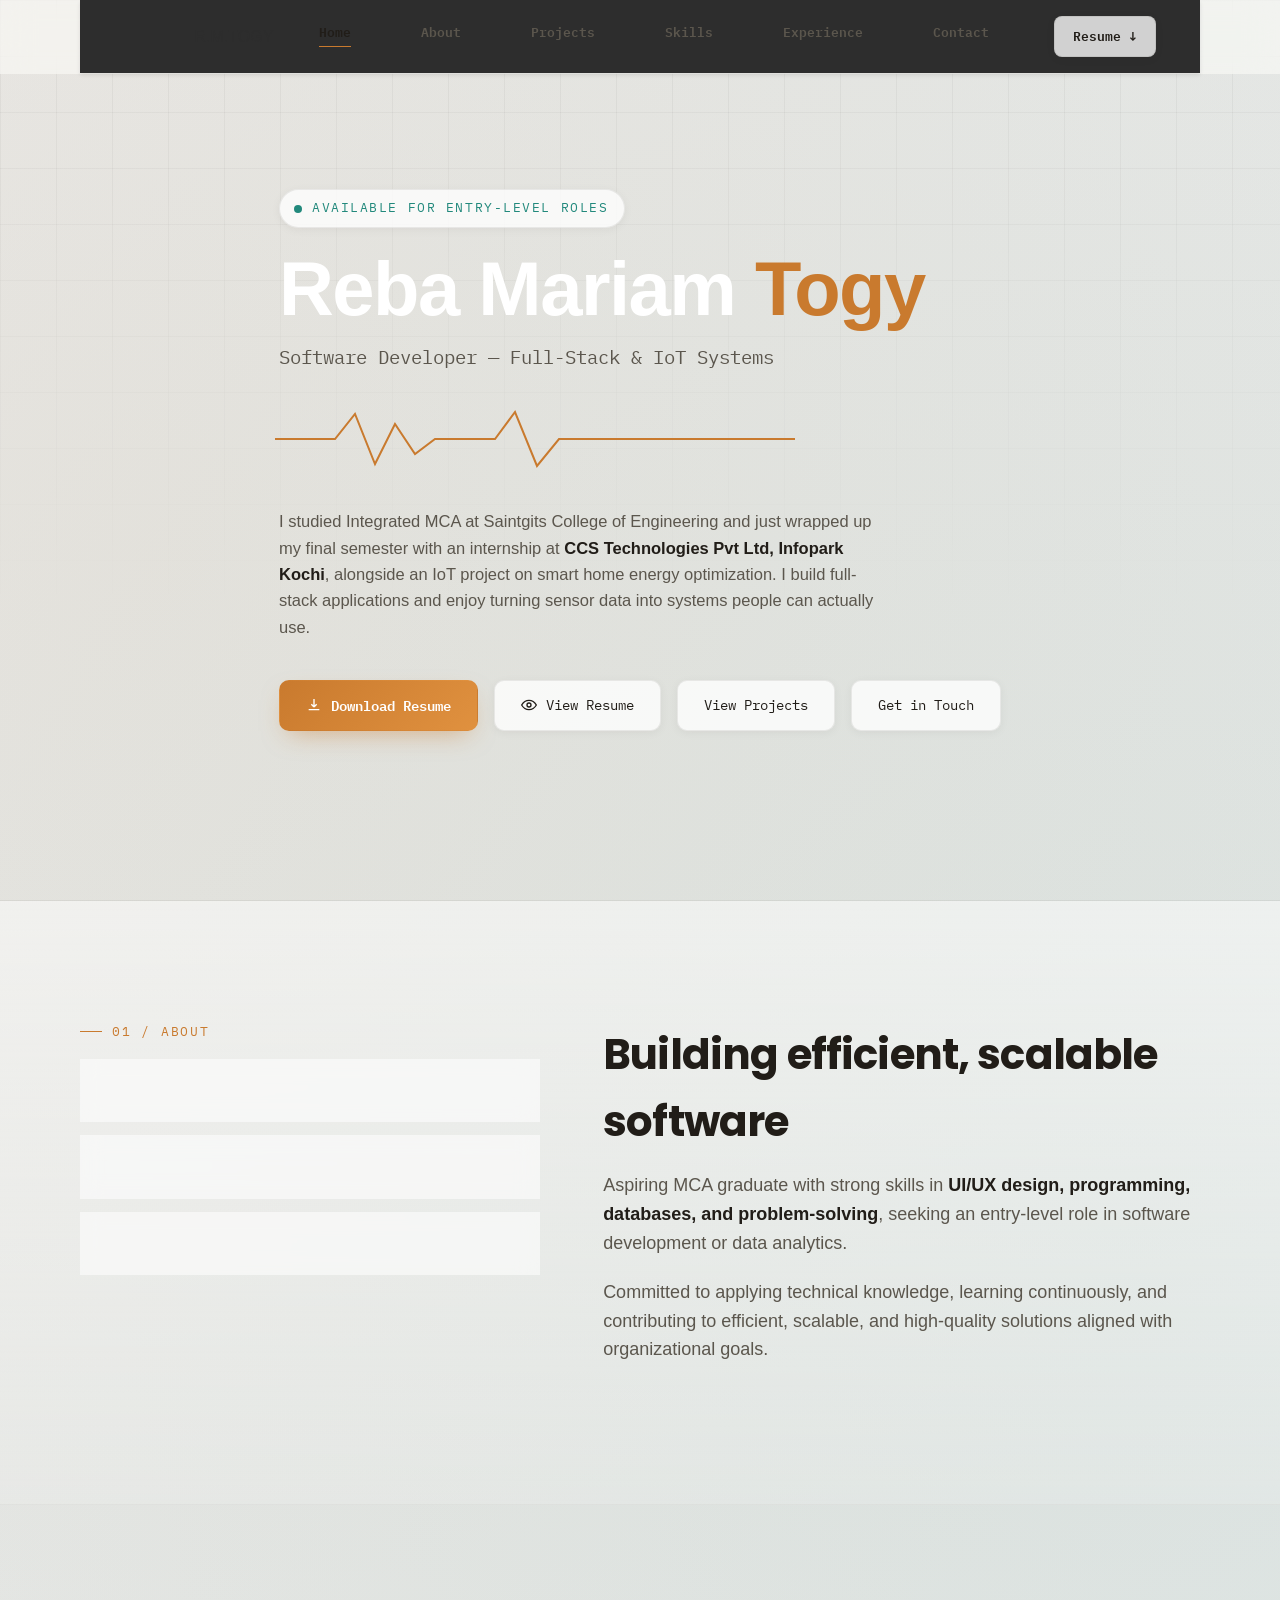
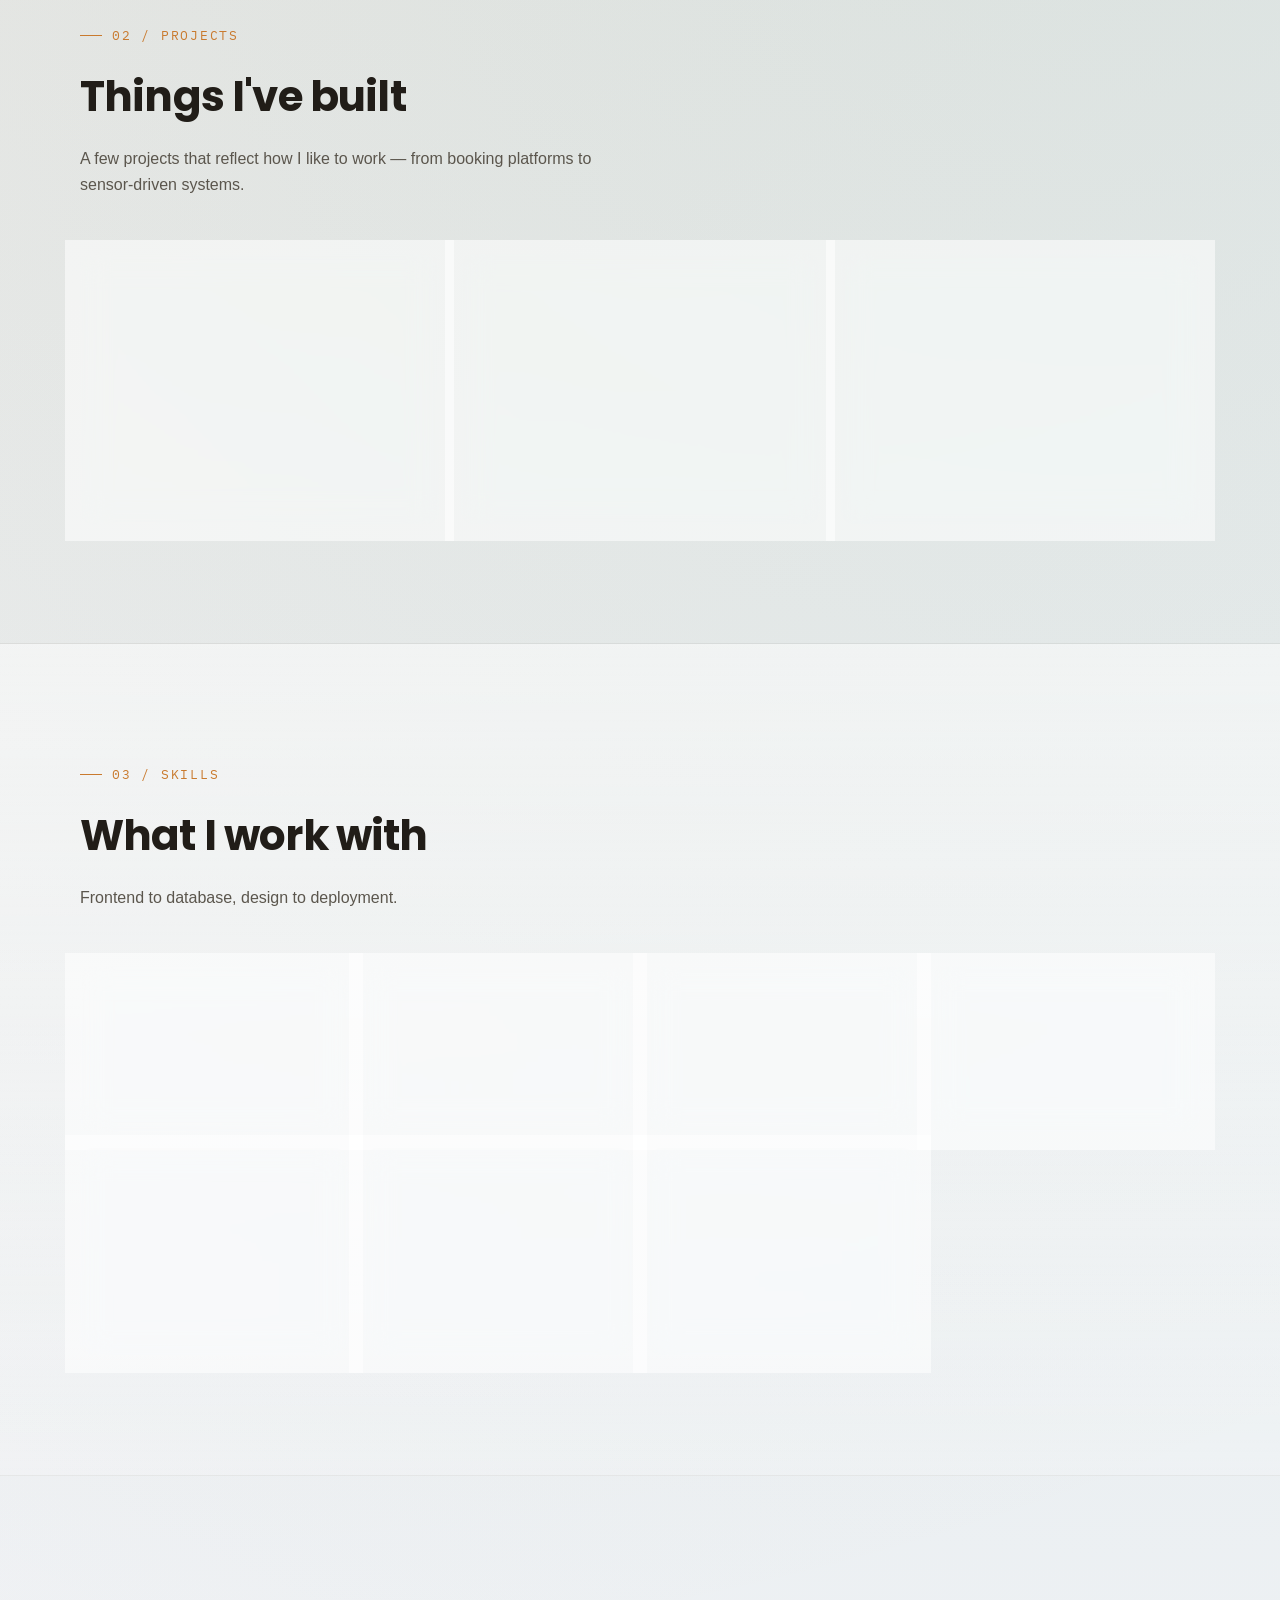
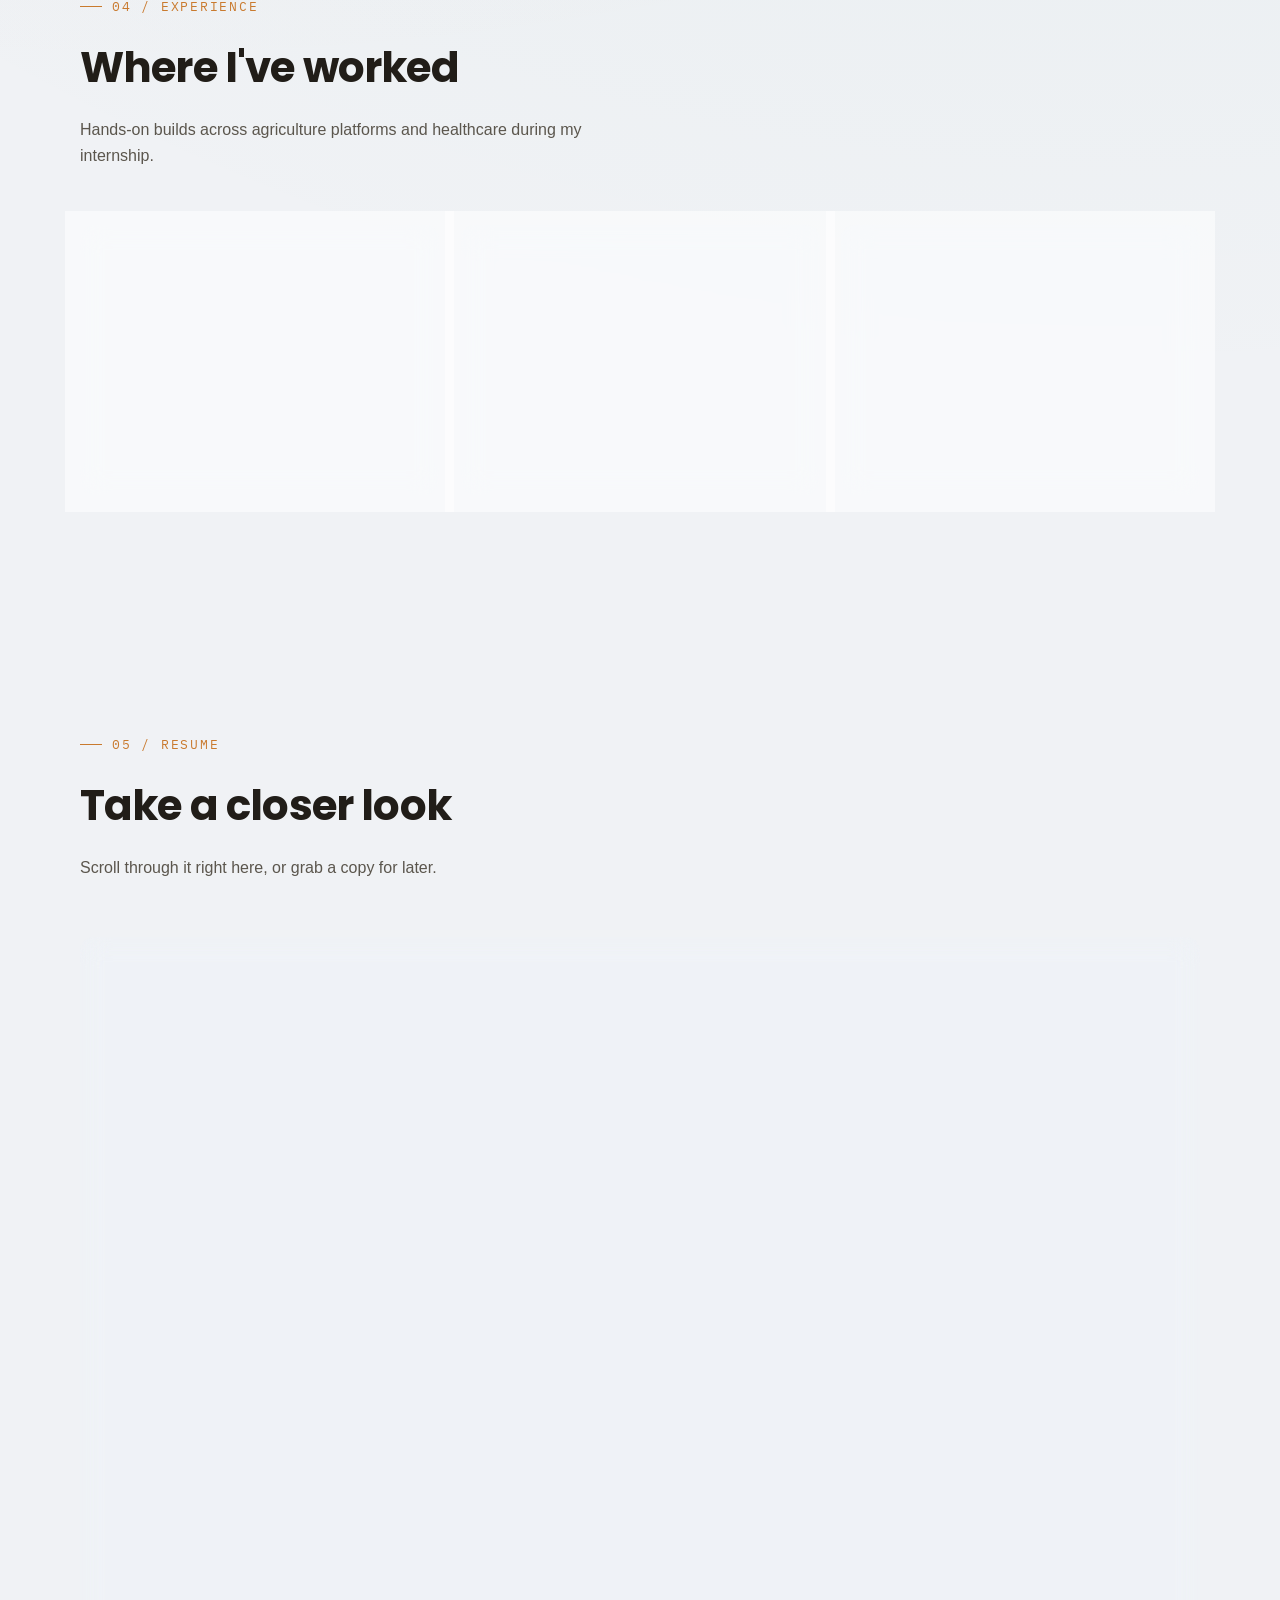
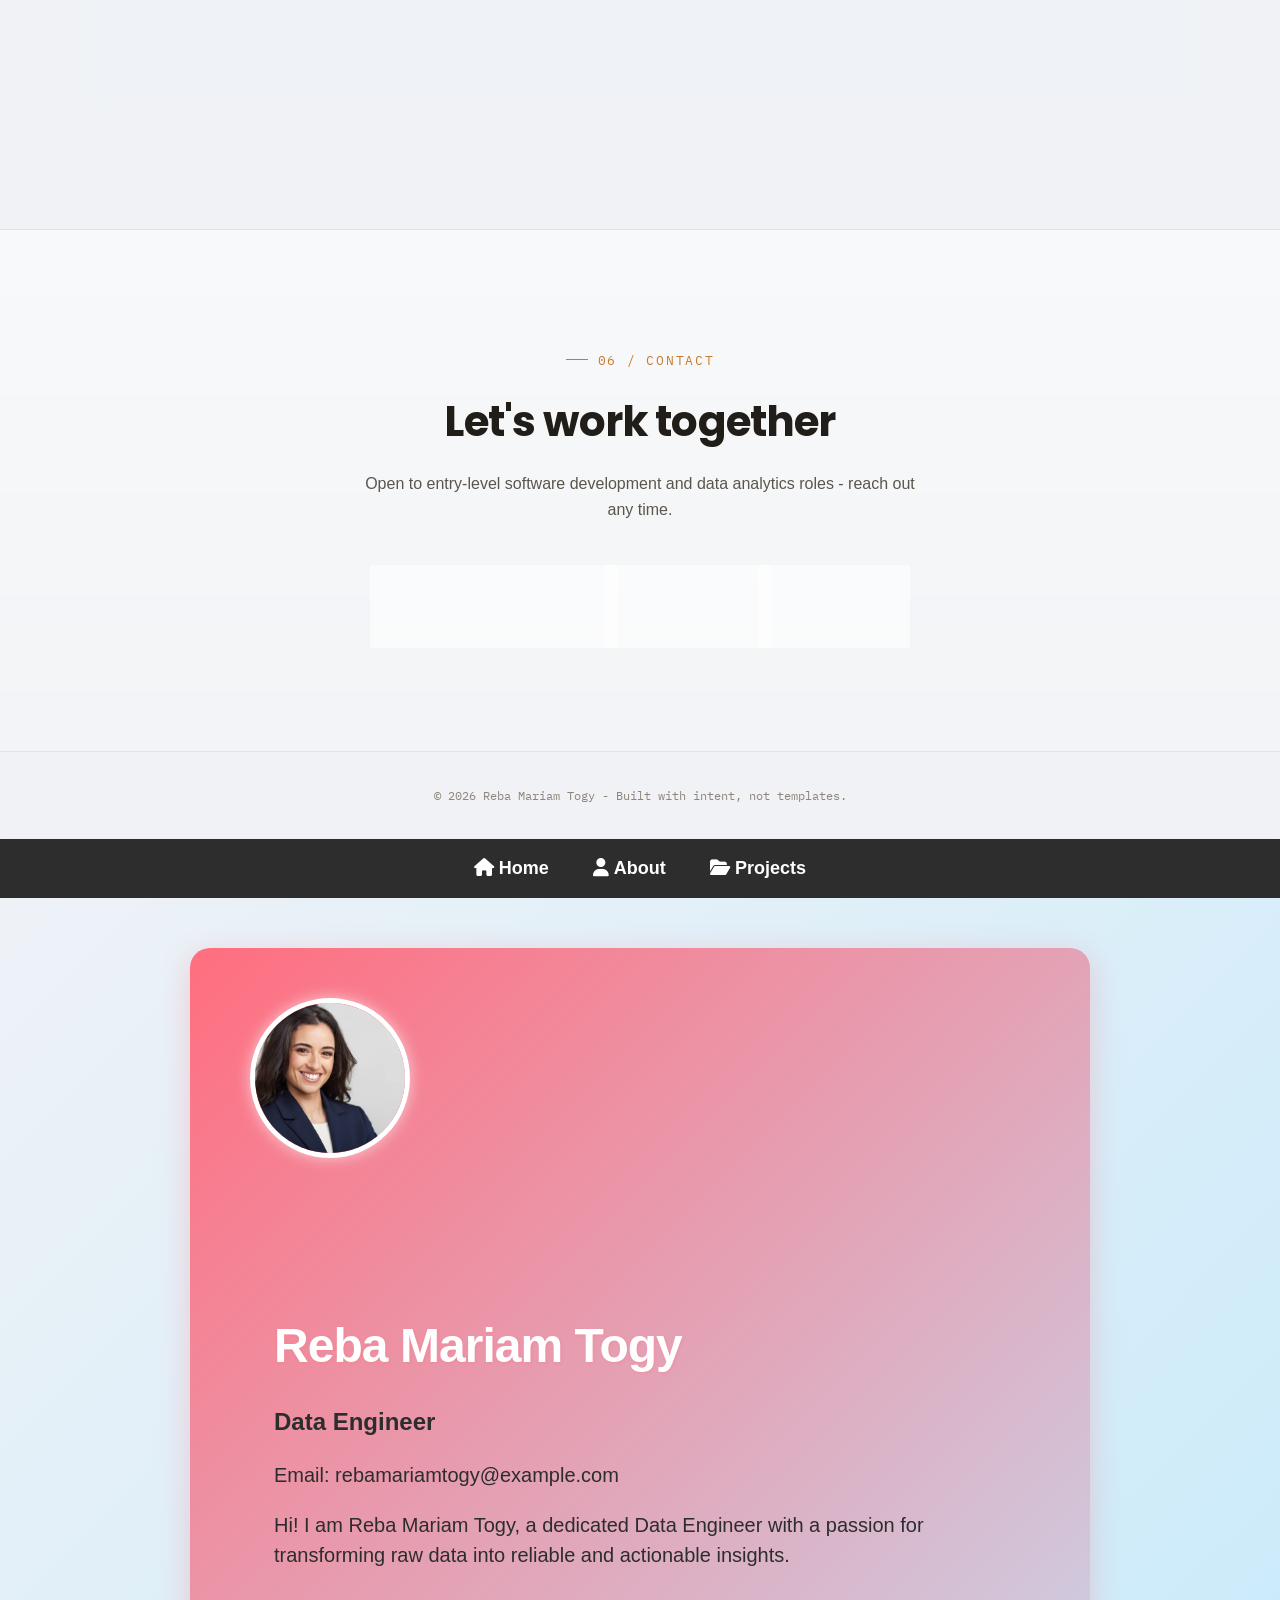
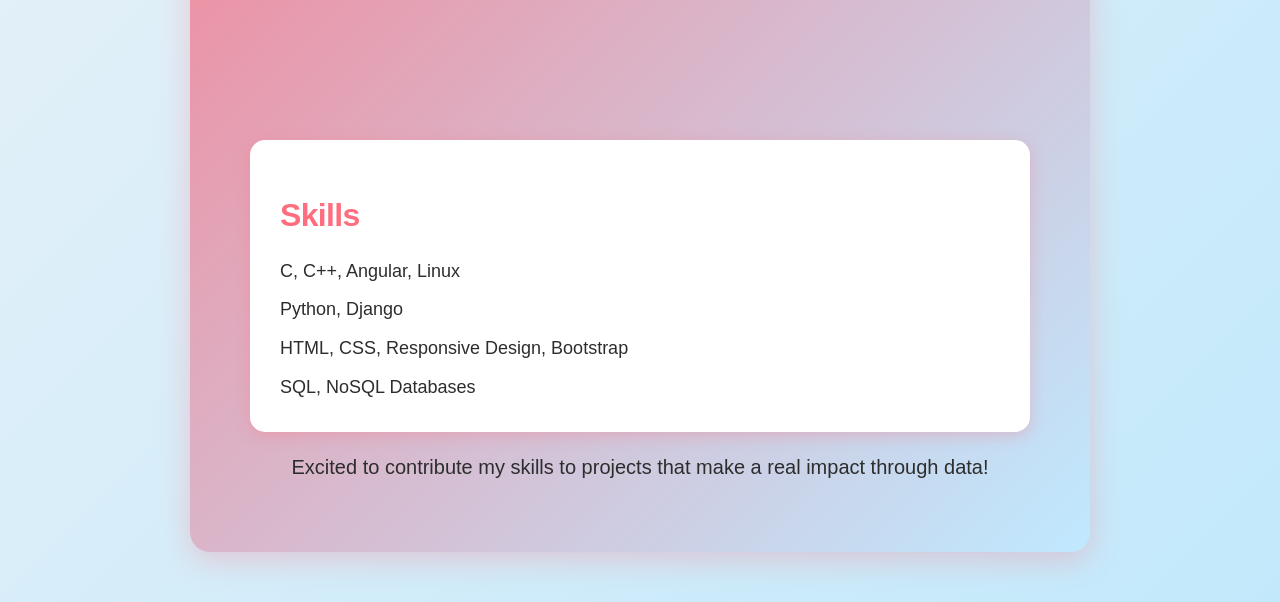
==== commit 6039189b: "fixed conflict" ====
--- a/index.html
+++ b/index.html
@@ -1,3 +1,4 @@
+
 <!doctype html>
 <html lang="en">
   <head>
@@ -1356,4 +1357,43 @@
       })();
     </script>
   </body>
+<!DOCTYPE html>
+<html lang="en">
+<head>
+    <meta charset="UTF-8" />
+    <meta name="viewport" content="width=device-width, initial-scale=1" />
+    <title>Home - Reba Mariam Togy Portfolio</title>
+    <link rel="stylesheet" href="style.css" />
+    <link rel="stylesheet" href="https://cdnjs.cloudflare.com/ajax/libs/font-awesome/6.4.0/css/all.min.css" />
+</head>
+<body class="home">
+    <nav>
+        <a href="index.html"><i class="fas fa-home"></i> Home</a>
+        <a href="about.html"><i class="fas fa-user"></i> About</a>
+        <a href="projects.html"><i class="fas fa-folder-open"></i> Projects</a>
+
+    </nav>
+
+    <div class="container">
+        <div class="profile-card">
+            <img src="dp.jpg" alt="Profile Photo" class="profile-img" />
+            <section class="intro-section">
+                <h1>Reba Mariam Togy</h1>
+                <p class="title">Data Engineer</p>
+                <p>Email: rebamariamtogy@example.com</p>
+                <p>Hi! I am Reba Mariam Togy, a dedicated Data Engineer with a passion for transforming raw data into reliable and actionable insights.</p>
+            </section>
+            <section class="skills-section">
+                <h3>Skills</h3>
+                <ul style="list-style-type:none; padding:0;">
+                    <li>C, C++, Angular, Linux</li>
+                    <li>Python, Django</li>
+                    <li>HTML, CSS, Responsive Design, Bootstrap</li>
+                    <li>SQL, NoSQL Databases</li>
+                </ul>
+            </section>
+            <p>Excited to contribute my skills to projects that make a real impact through data!</p>
+        </div>
+    </div>
+</body>
 </html>
--- a/style.css
+++ b/style.css
@@ -0,0 +1,245 @@
+body {
+    font-family: 'Segoe UI', Tahoma, Geneva, Verdana, sans-serif;
+    margin: 0;
+    padding: 0;
+    background-color: #f0f2f5;
+    color: #2d2d2d;
+}
+
+nav {
+    background-color:#2d2d2d ;
+    padding: 15px;
+    text-align: center;
+    box-shadow: 0 2px 4px rgba(0,0,0,0.1);
+}
+
+nav a {
+    color : #ffffff;
+    text-decoration: none;
+    margin: 0 20px;
+    font-size: 18px;
+    font-weight: 600;
+    transition: color 0.3s ease;
+}
+
+nav a:hover {
+    color:#ff6e7f ;
+    text-decoration: none;
+}
+
+.container {
+    display: flex;
+    justify-content: center;
+    align-items: center;
+    padding: 50px 20px;
+    flex-direction: column;
+    min-height: 80vh;
+    transition: background-color 0.5s ease;
+}
+
+body.home .container,
+body.about .container,
+body.projects .container {
+    background: linear-gradient(135deg, #ff6e7f 0%, #bfe9ff 100%);
+}
+
+
+
+.profile-card, .content-box {
+    background: #ffffff;
+    padding: 40px;
+    border-radius: 12px;
+    text-align: center;
+    width: 90%;
+    max-width: 900px;
+    box-shadow: 0 4px 15px rgba(255, 110, 127, 0.3);
+    transition: transform 0.3s ease;
+    color: #ff6e7f;
+}
+
+body.home .profile-card,
+body.about .profile-card,
+body.projects .profile-card {
+    background: linear-gradient(135deg, #ff6e7f 0%, #bfe9ff 100%);
+    color: #2d2d2d;
+    box-shadow: 0 8px 30px rgba(255, 110, 127, 0.3);
+    padding: 50px 60px;
+    border-radius: 20px;
+}
+
+.profile-card:hover, .content-box:hover {
+    transform: translateY(-10px);
+    box-shadow: 0 8px 25px rgba(255, 110, 127, 0.3);
+}
+
+body.home .profile-card h1 {
+    color: #ffffff;
+}
+body.home .profile-card p,
+body.home .profile-card ul li {
+    color: #2d2d2d;
+}
+
+body.home .profile-card h3 {
+   color:  #ff6e7f;
+}
+
+body.home .profile-card ul {
+    padding-left: 0;
+    list-style-type: none;
+}
+
+body.home .profile-card ul li {
+    font-size: 18px;
+    margin-bottom: 10px;
+}
+
+body.home .profile-card p {
+    font-size: 20px;
+    line-height: 1.5;
+    margin-top: 20px;
+}
+
+body.home .profile-card h3 {
+    margin-top: 30px;
+    margin-bottom: 15px;
+}
+
+body.home .profile-card .title {
+    font-size: 24px;
+    font-weight: 700;
+    margin-bottom: 10px;
+    color: #2d2d2d;
+}
+
+body.home .profile-card .profile-img {
+    border: 5px solid #fff;
+    width: 160px;
+    height: 160px;
+    margin-bottom: 30px;
+    box-shadow: 0 0 15px rgba(255, 255, 255, 0.6);
+    transition: transform 0.3s ease;
+}
+
+body.home .profile-card .profile-img:hover {
+    transform: scale(1.1);
+}
+
+.profile-img {
+    width: 140px;
+    height: 140px;
+    border-radius: 50%;
+    object-fit: cover;
+    margin-bottom: 25px;
+    border: 4px solid #ff6e7f;
+}
+
+.title {
+    color: #2d2d2d;
+    font-size: 22px;
+    font-weight: 700;
+    margin-bottom: 10px;
+}
+.container {
+    transition: background-color 0.5s ease;
+}
+
+body.home .container {
+    background: linear-gradient(135deg, #eef2f7 0%, #c2e9fb 100%);
+}
+
+body.about .container {
+    background: linear-gradient(135deg, #eef2f7 0%, #c2e9fb 100%);
+}
+
+body.projects .container {
+    background: linear-gradient(135deg, #eef2f7 0%, #c2e9fb 100%);
+}
+
+
+
+
+h1  {
+    font-family: 'Segoe UI', Tahoma, Geneva, Verdana, sans-serif;
+    color: #ffffff;
+    margin-bottom: 20px;
+}
+
+h3  {
+    font-family: 'Segoe UI', Tahoma, Geneva, Verdana, sans-serif;
+    color: #2d2d2d;
+    margin-bottom: 20px;
+}
+
+ul li {
+    margin-bottom: 10px;
+    font-size: 18px;
+    cursor: default;
+    transition: color 0.3s ease;
+    color: #2d2d2d;
+}
+
+ul li:hover {
+    color: #ff6e7f;
+}
+
+p {
+    font-size: 18px;
+    line-height: 1.6;
+    margin-bottom: 20px;
+    color: #2d2d2d;
+}
+
+.intro-section {
+    margin-bottom: 30px;
+    text-align: left;
+    color: #2d2d2d;
+}
+
+.intro-section h1 {
+    font-size: 3rem;
+    font-weight: 900;
+    margin-bottom: 10px;
+    color: #ffffff;
+    text-shadow: 1px 1px 3px rgba(255, 110, 127, 0.3);
+}
+
+.intro-section .title {
+    font-size: 1.5rem;
+    font-weight: 700;
+    color: #2d2d2d;
+    margin-bottom: 15px;
+}
+
+.intro-section p {
+    font-size: 1.2rem;
+    line-height: 1.6;
+    color: #2d2d2d;
+}
+
+.skills-section {
+    background: #ffffff;
+    padding: 20px 30px;
+    border-radius: 15px;
+    box-shadow: 0 4px 15px rgba(255, 110, 127, 0.3);
+    text-align: left;
+    color: #2d2d2d;
+}
+
+.skills-section h3 {
+    font-size: 2rem;
+    color: #ff6e7f;
+    margin-bottom: 20px;
+    font-weight: 800;
+}
+
+.skills-section ul {
+    list-style-type: disc;
+    padding-left: 20px;
+}
+
+.skills-section ul li {
+    font-size: 1.1rem;
+    margin-bottom: 10px;
+    color: #2d2d2d;
+}
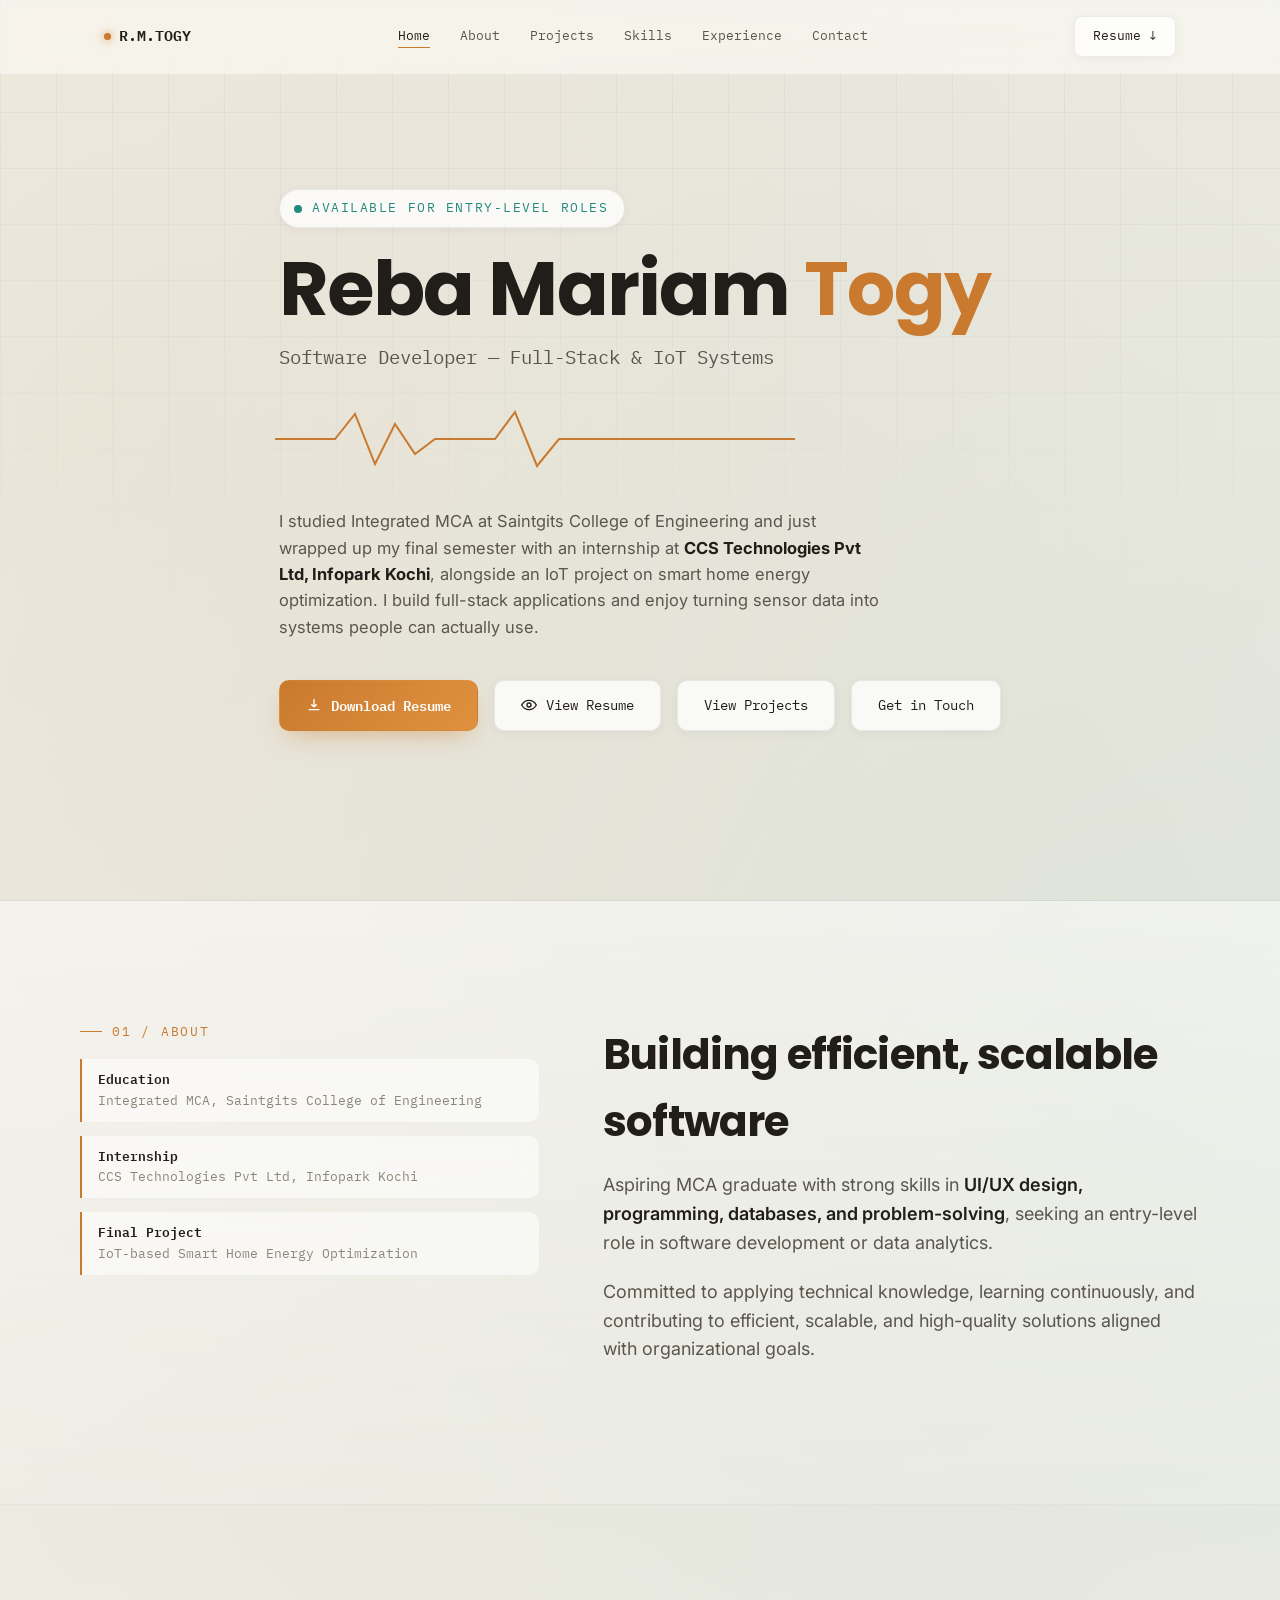
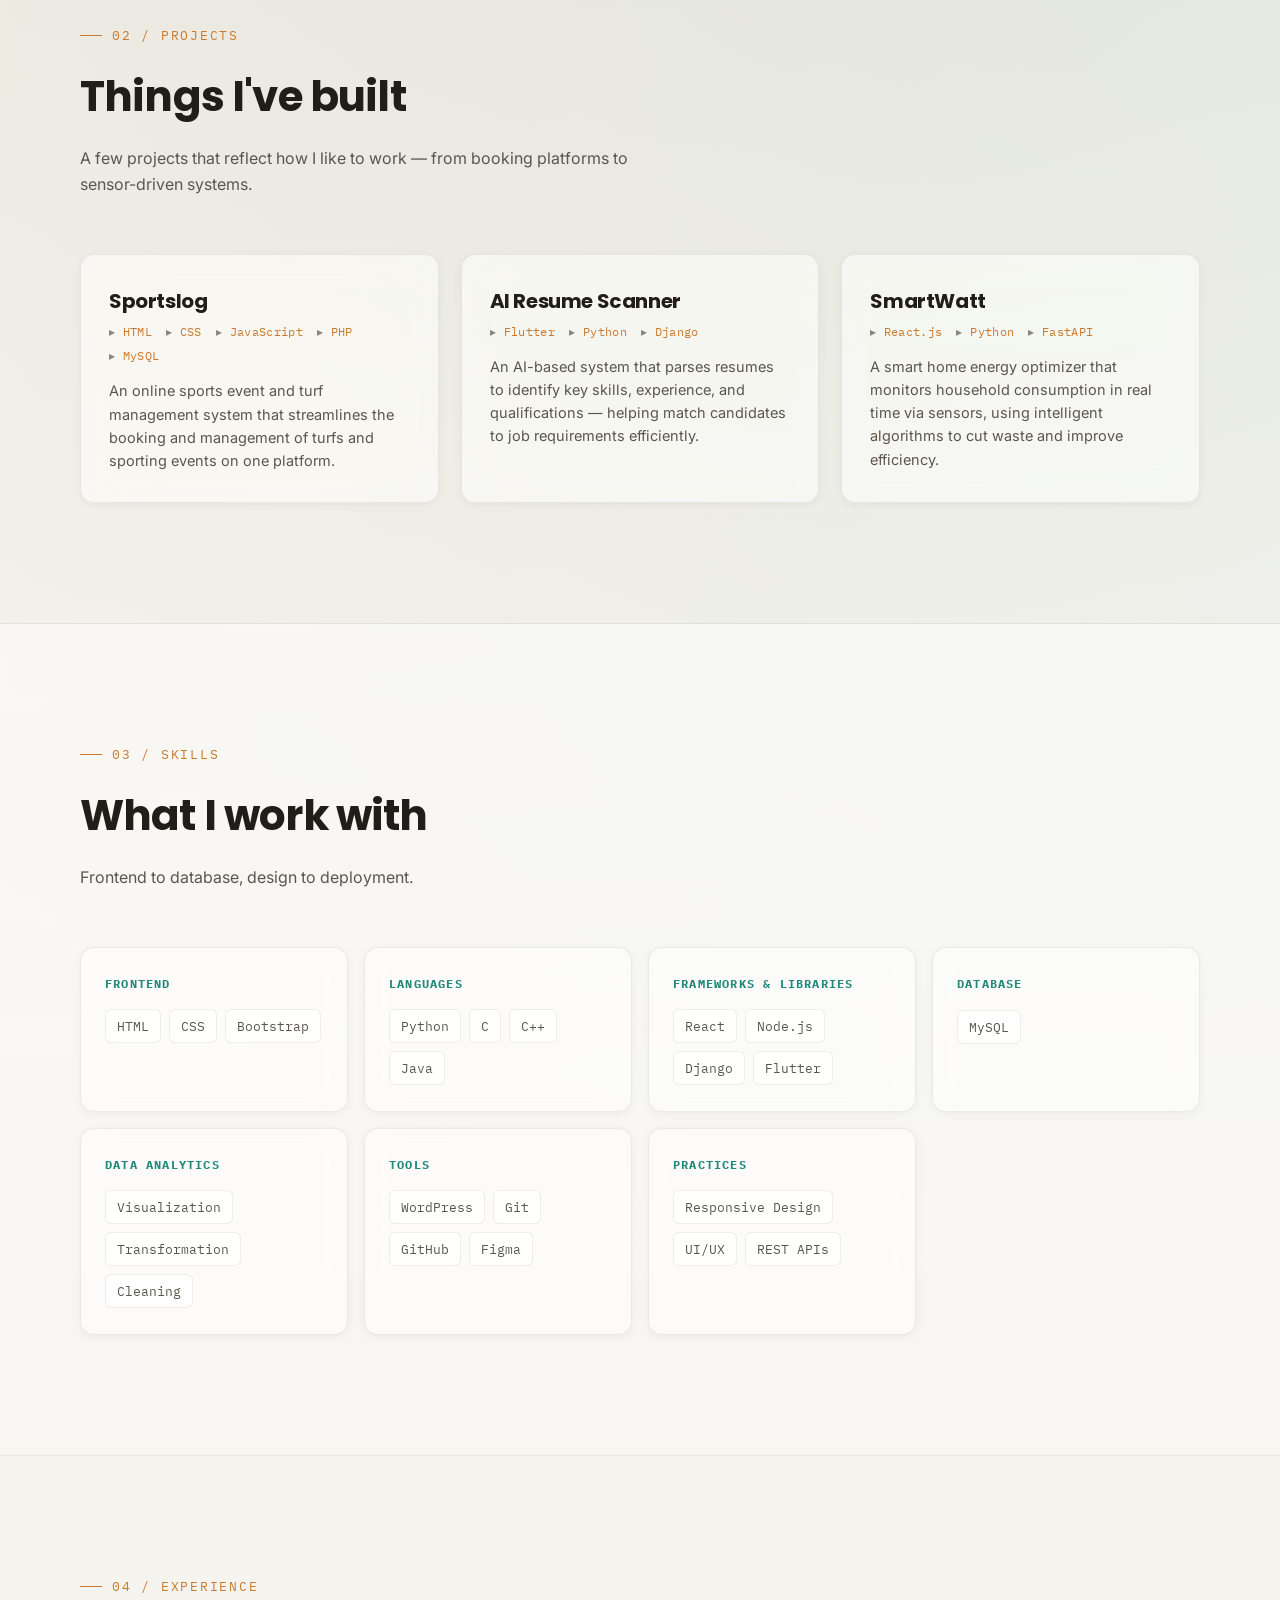
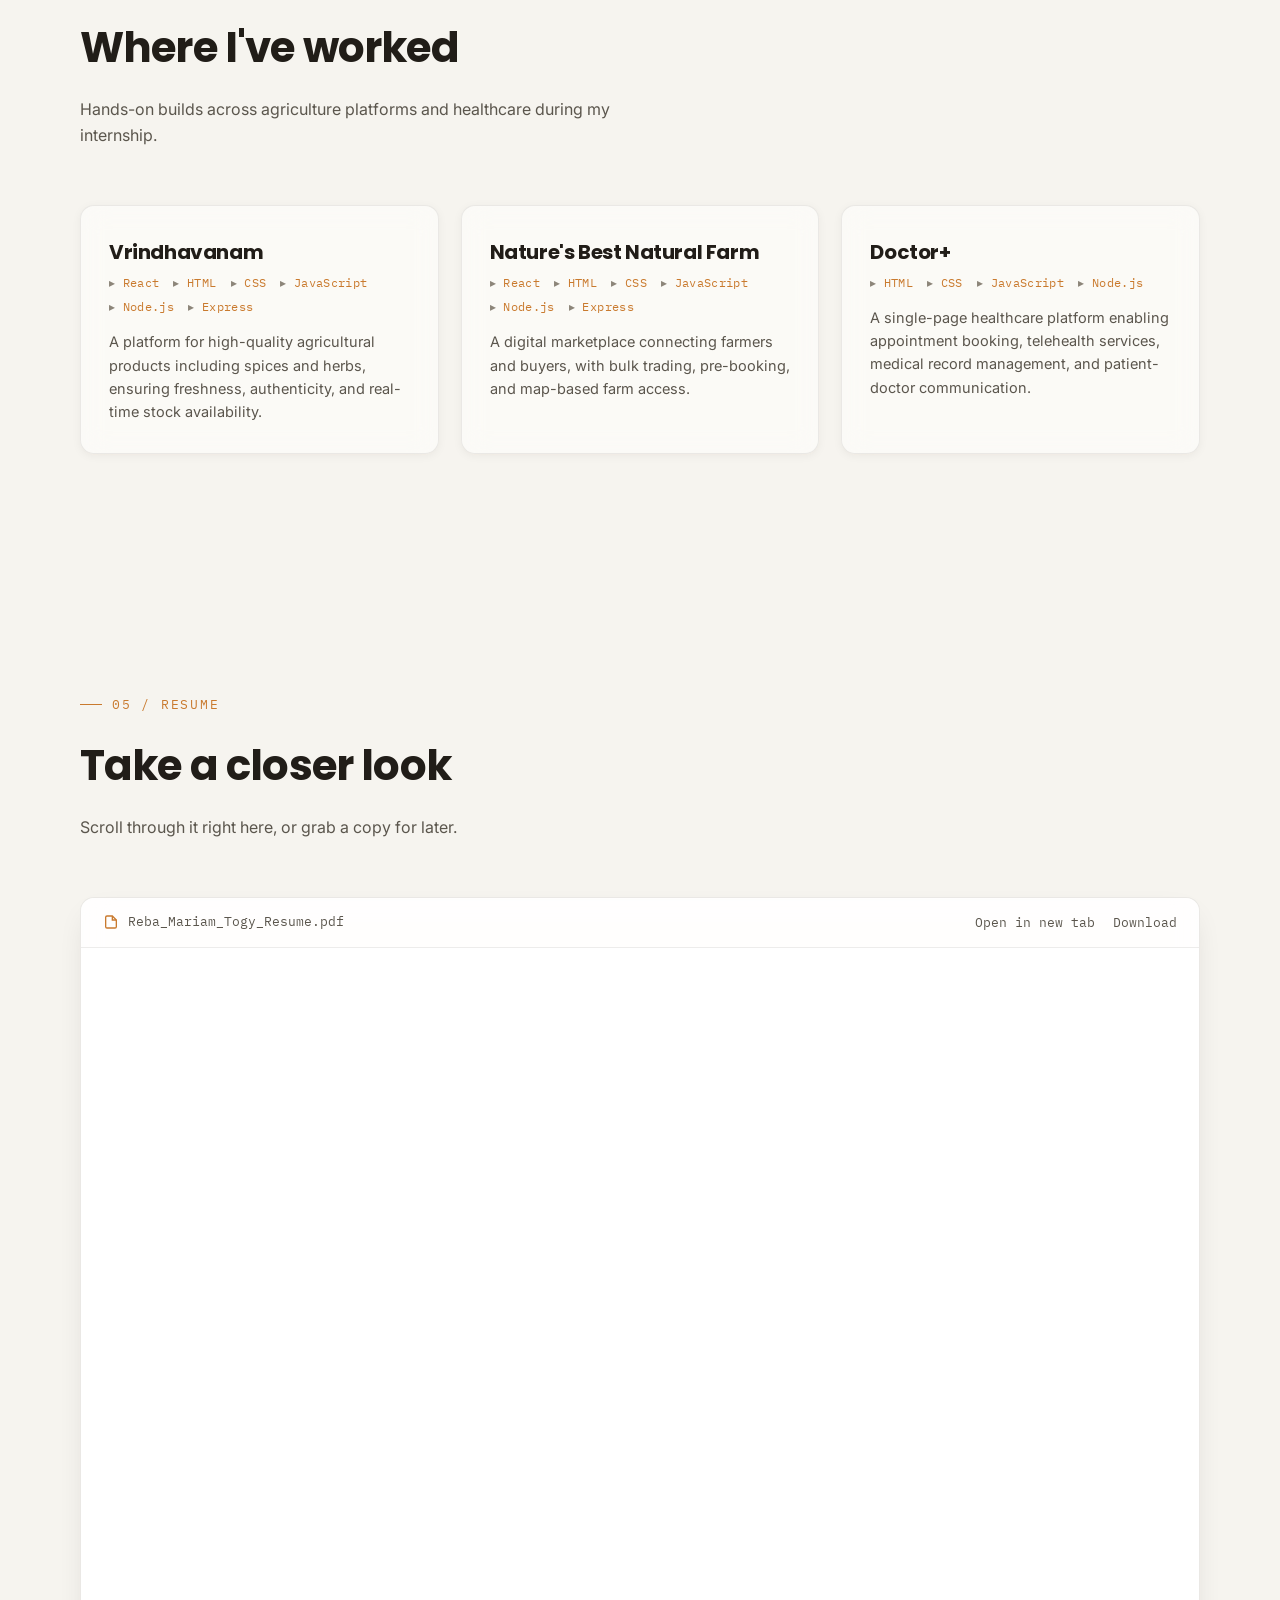
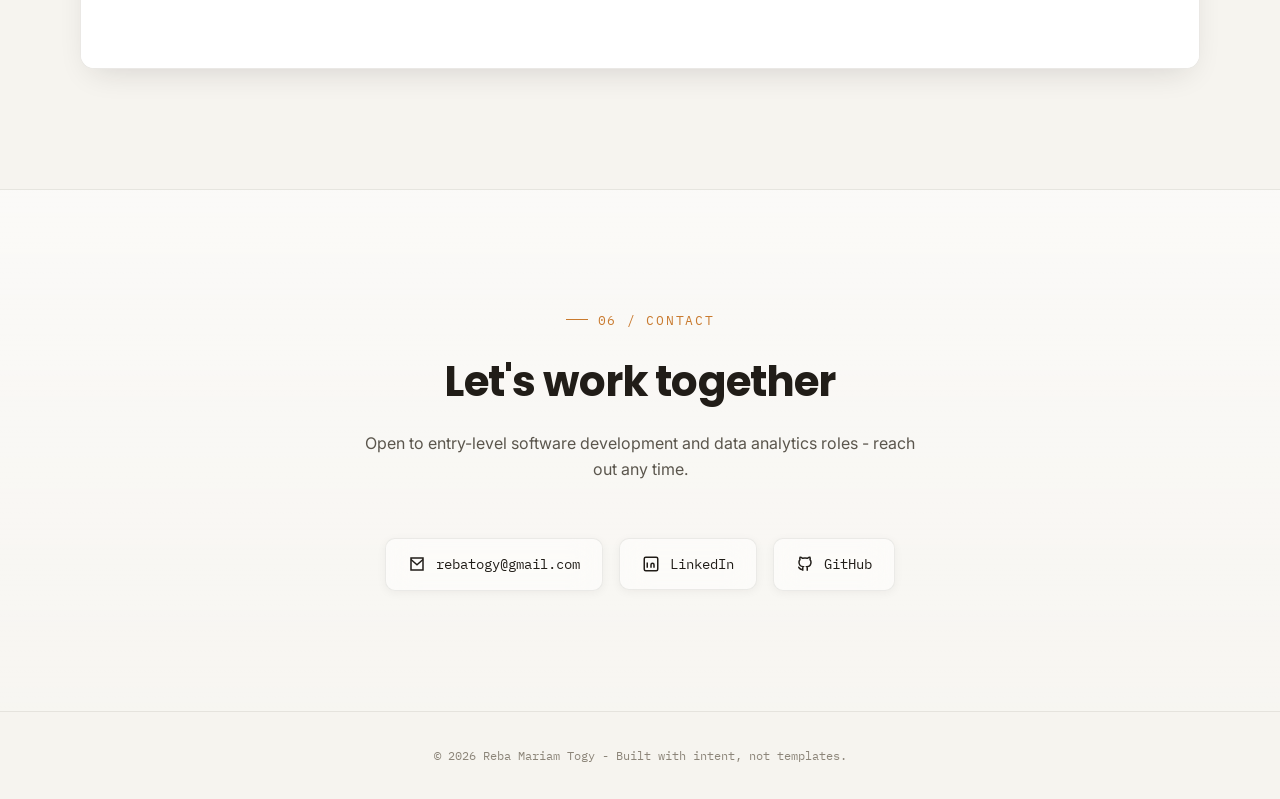
==== commit 811db532: "portfolio updates" ====
--- a/index.html
+++ b/index.html
@@ -1,4 +1,3 @@
-
 <!doctype html>
 <html lang="en">
   <head>
@@ -807,9 +806,10 @@
   <body>
     <header id="site-header">
       <nav class="wrap">
-      <a href="#home" class="logo"></a>
-          <span class="dot"></span>R.M.TOGY
-        </button>
+        <a href="#home" class="logo">
+          <span class="dot"></span>
+          R.M.TOGY
+        </a>
         <ul class="nav-links">
           <li><a href="#home" class="navlink">Home</a></li>
           <li>
@@ -1265,7 +1265,9 @@
       </div>
     </section>
 
-    <footer>&copy; 2026 Reba Mariam Togy - Built with intent, not templates.</footer>
+    <footer>
+      &copy; 2026 Reba Mariam Togy - Built with intent, not templates.
+    </footer>
 
     <script>
       // Mobile menu toggle
@@ -1357,43 +1359,4 @@
       })();
     </script>
   </body>
-<!DOCTYPE html>
-<html lang="en">
-<head>
-    <meta charset="UTF-8" />
-    <meta name="viewport" content="width=device-width, initial-scale=1" />
-    <title>Home - Reba Mariam Togy Portfolio</title>
-    <link rel="stylesheet" href="style.css" />
-    <link rel="stylesheet" href="https://cdnjs.cloudflare.com/ajax/libs/font-awesome/6.4.0/css/all.min.css" />
-</head>
-<body class="home">
-    <nav>
-        <a href="index.html"><i class="fas fa-home"></i> Home</a>
-        <a href="about.html"><i class="fas fa-user"></i> About</a>
-        <a href="projects.html"><i class="fas fa-folder-open"></i> Projects</a>
-
-    </nav>
-
-    <div class="container">
-        <div class="profile-card">
-            <img src="dp.jpg" alt="Profile Photo" class="profile-img" />
-            <section class="intro-section">
-                <h1>Reba Mariam Togy</h1>
-                <p class="title">Data Engineer</p>
-                <p>Email: rebamariamtogy@example.com</p>
-                <p>Hi! I am Reba Mariam Togy, a dedicated Data Engineer with a passion for transforming raw data into reliable and actionable insights.</p>
-            </section>
-            <section class="skills-section">
-                <h3>Skills</h3>
-                <ul style="list-style-type:none; padding:0;">
-                    <li>C, C++, Angular, Linux</li>
-                    <li>Python, Django</li>
-                    <li>HTML, CSS, Responsive Design, Bootstrap</li>
-                    <li>SQL, NoSQL Databases</li>
-                </ul>
-            </section>
-            <p>Excited to contribute my skills to projects that make a real impact through data!</p>
-        </div>
-    </div>
-</body>
 </html>
